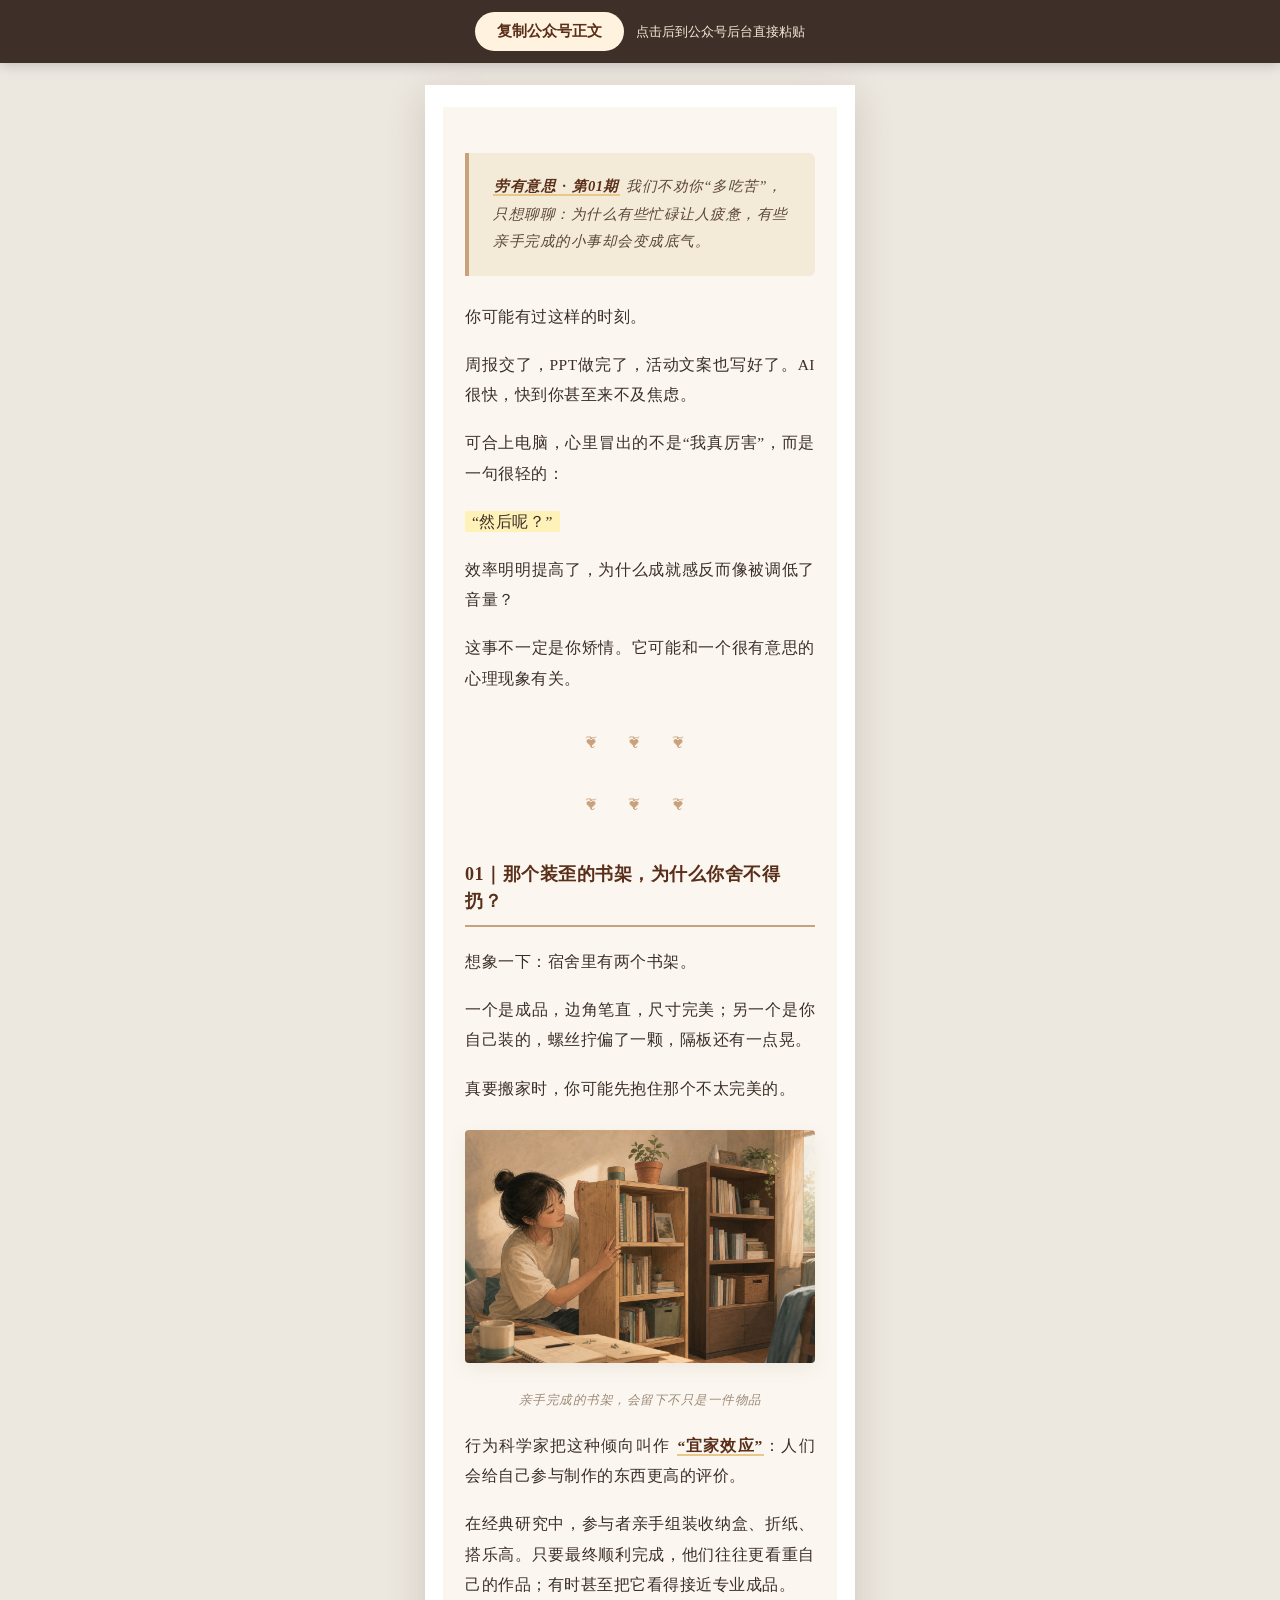
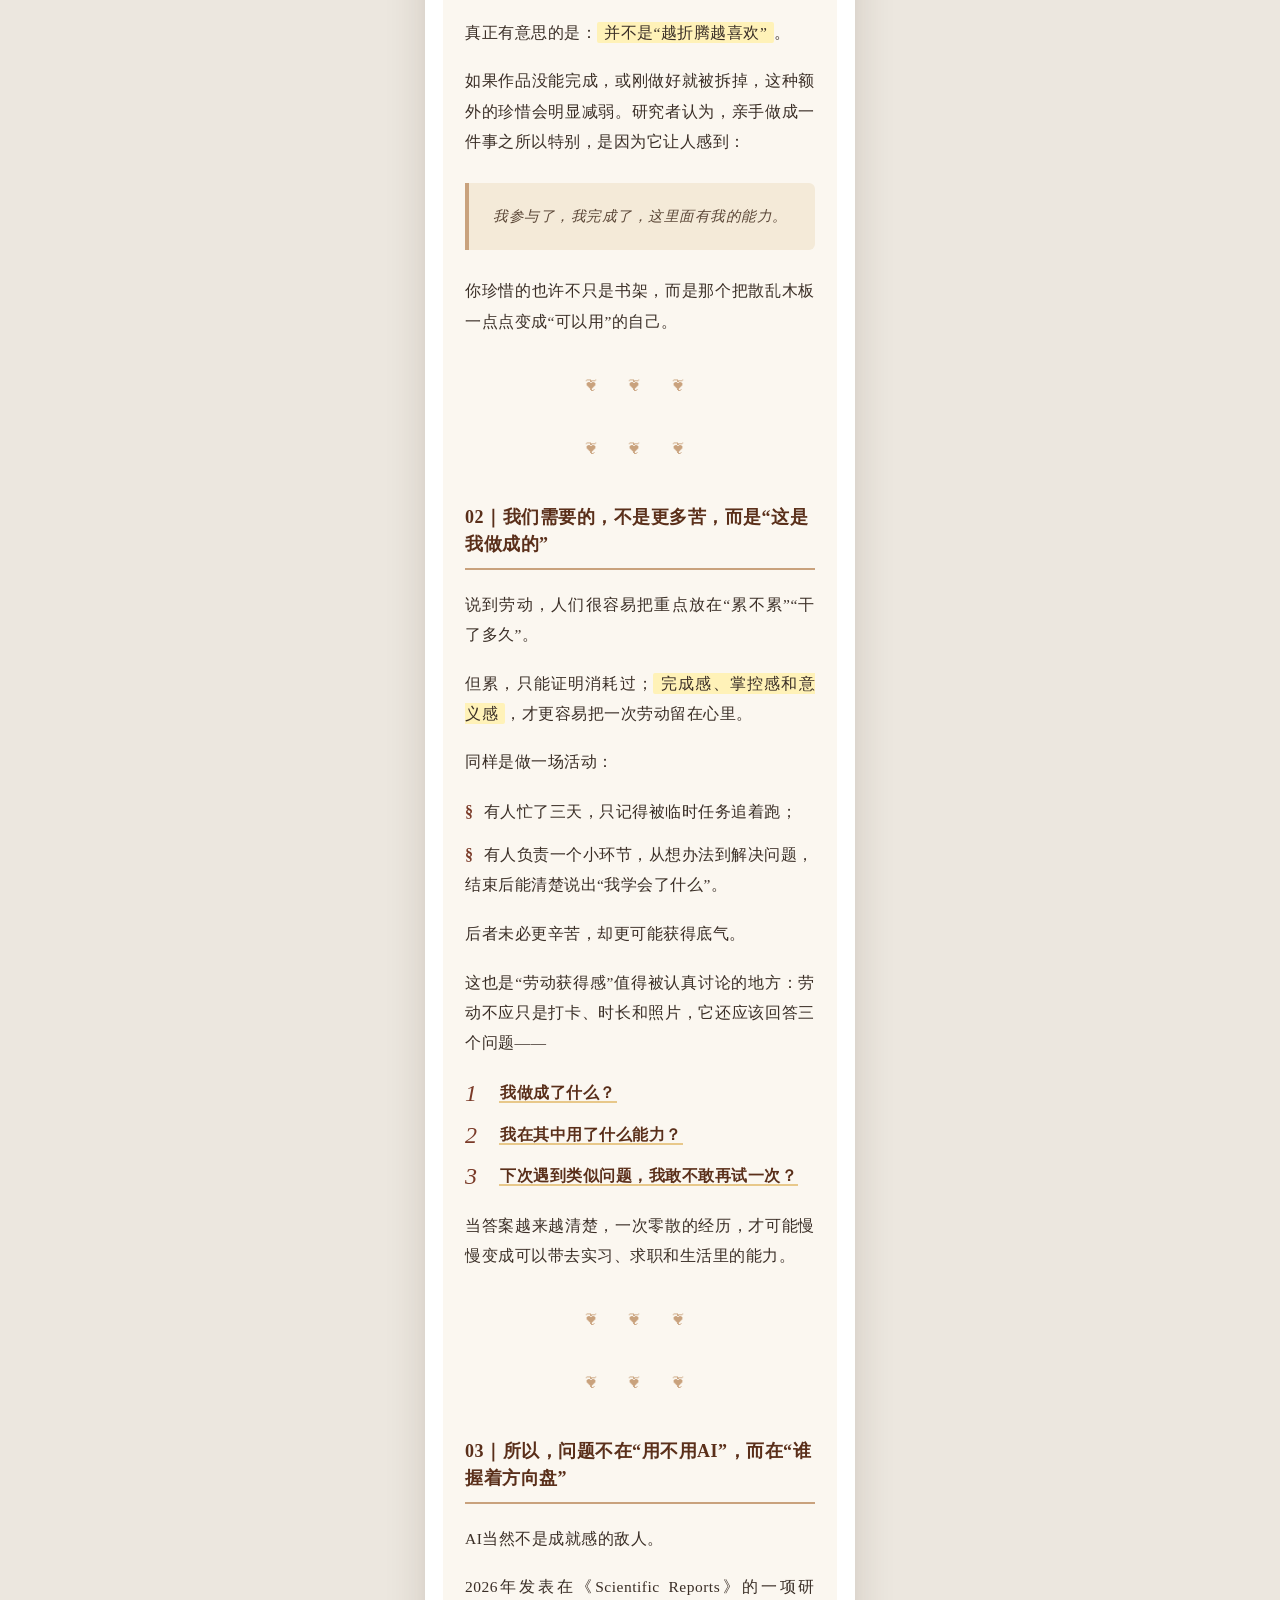
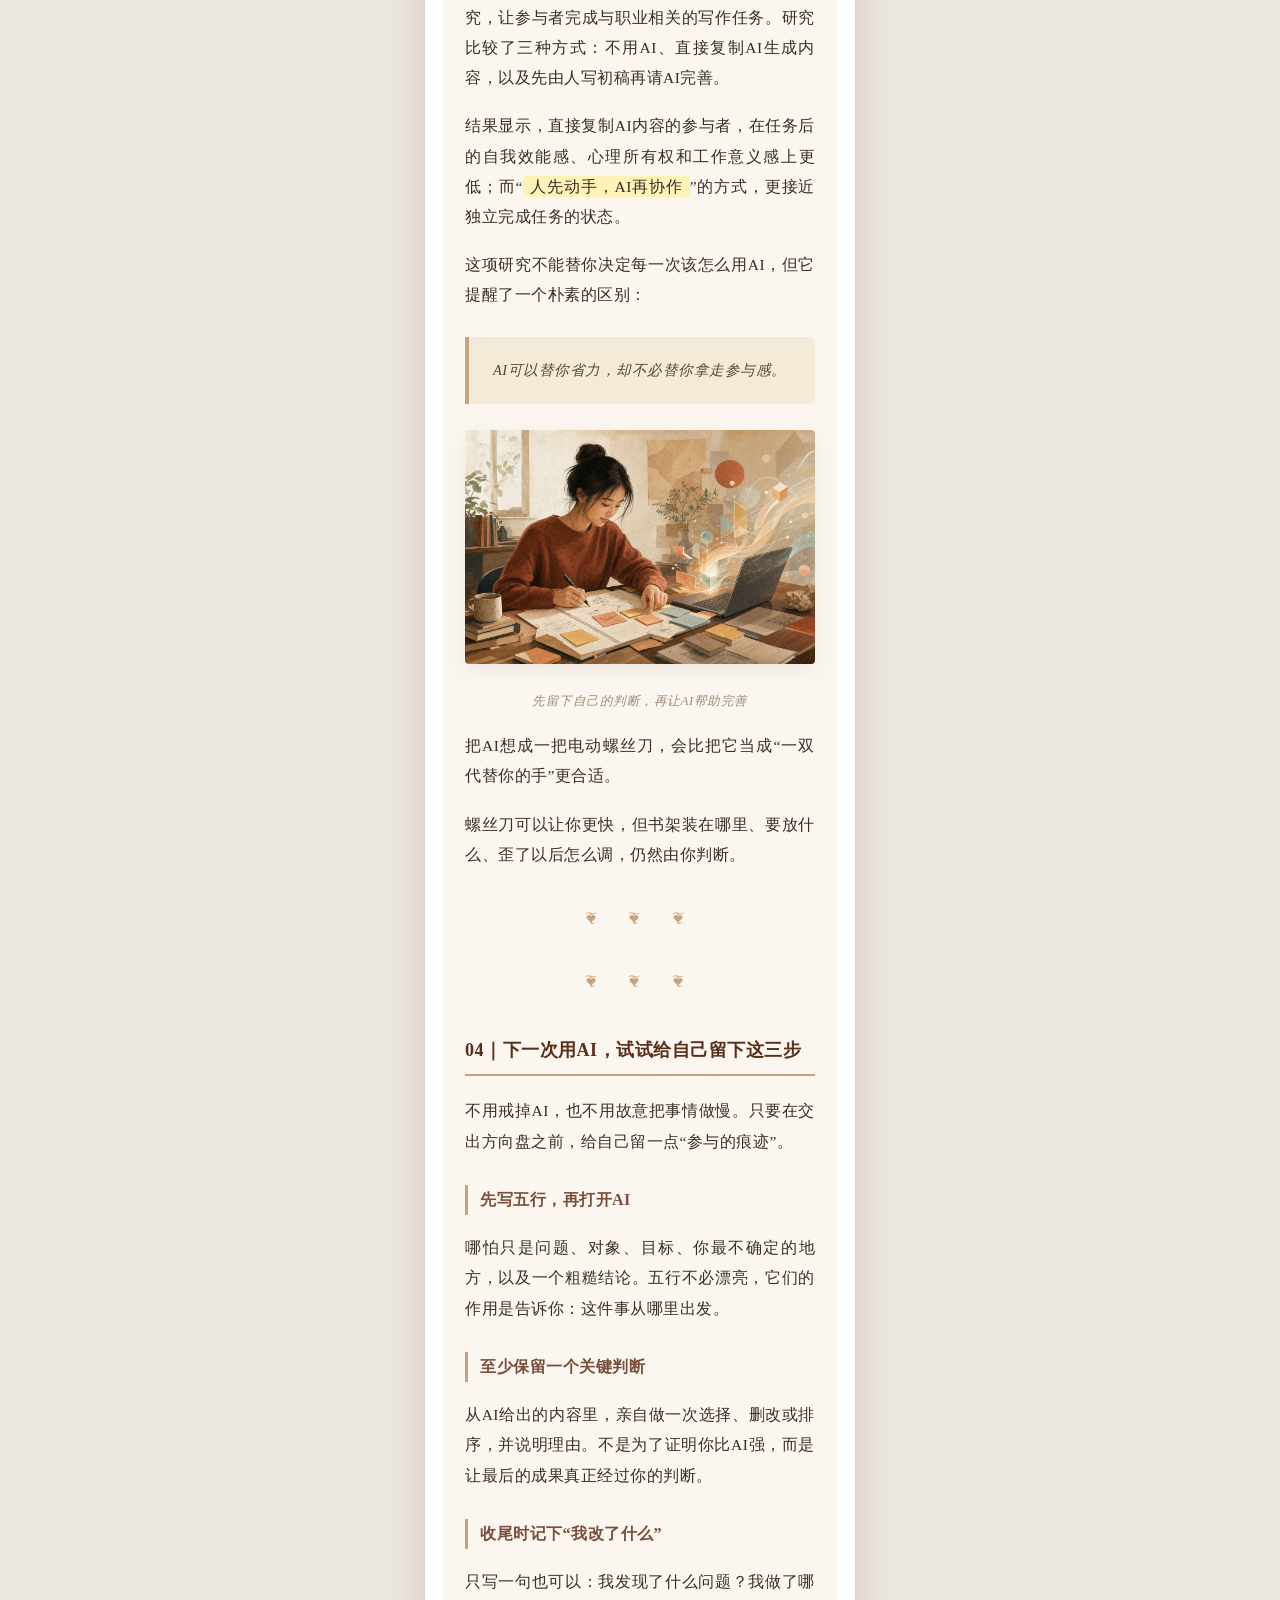
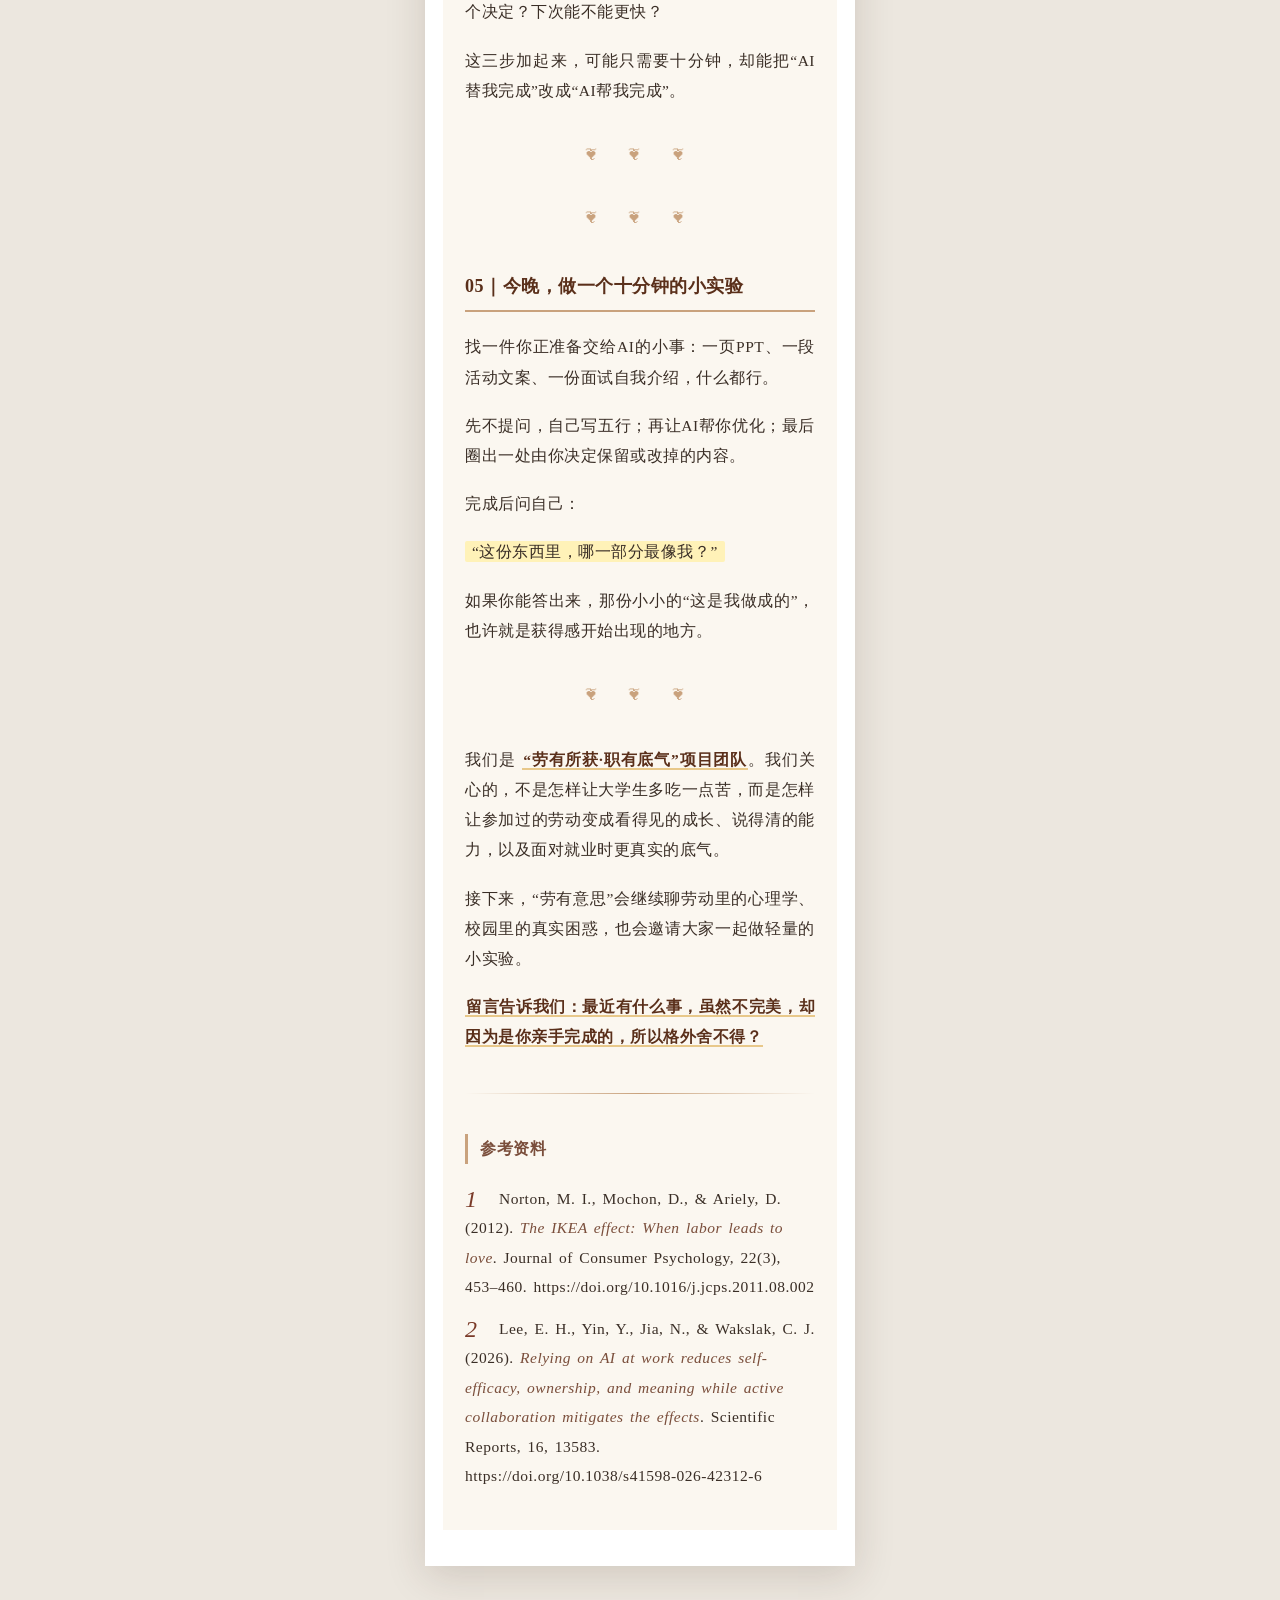
==== site/articles/ai-achievement/index.html @ c83b4874 "Sync social account articles and videos" ====
<!doctype html>
<html lang="zh-CN">
<head>
<meta charset="utf-8">
<meta name="viewport" content="width=device-width,initial-scale=1">
<title>公众号正文一键复制</title>
<style>
*{box-sizing:border-box} body{margin:0;background:#ece7df;color:#35251e;font-family:-apple-system,BlinkMacSystemFont,'Segoe UI','Microsoft YaHei',sans-serif}
.toolbar{position:sticky;top:0;z-index:5;display:flex;gap:12px;align-items:center;justify-content:center;padding:12px;background:rgba(52,37,29,.94);box-shadow:0 2px 12px rgba(0,0,0,.18)}
.toolbar button{appearance:none;border:0;border-radius:999px;background:#fff3df;color:#5a2f1a;font-size:15px;font-weight:700;padding:10px 22px;cursor:pointer}
.toolbar span{color:#f5e9d8;font-size:13px}
.phone{width:min(100%,430px);margin:22px auto 50px;background:#fff;box-shadow:0 10px 38px rgba(64,38,24,.16);padding:22px 18px 36px}
@media(max-width:520px){.toolbar{align-items:stretch;flex-direction:column;padding:10px 16px}.toolbar span{text-align:center}.phone{margin:0 auto;box-shadow:none;padding:20px 16px}}
</style>
</head>
<body>
<div class="toolbar"><button id="copyBtn">复制公众号正文</button><span id="status">点击后到公众号后台直接粘贴</span></div>
<main class="phone"><article id="article"><section style="font-family: 'Noto Serif SC', 'Songti SC', 'Source Han Serif SC', 'PingFang SC', serif; font-size: 15.5px; color: #3a2e26; line-height: 1.9; letter-spacing: 0.5px; word-spacing: 2px; padding: 20px 22px; background: #fbf7f0;">
<blockquote style="margin: 26px 0; padding: 20px 24px; background: #f4ead8; border-left: 4px solid #c9a27d; color: #5a4636; font-size: 14.5px; border-radius: 0 6px 6px 0; line-height: 1.9; font-style: italic;"><strong style="color: #5a2f1a; font-weight: 700; border-bottom: 2px solid #e8c88a; padding: 0 1px;">劳有意思 · 第01期</strong>  我们不劝你“多吃苦”，只想聊聊：为什么有些忙碌让人疲惫，有些亲手完成的小事却会变成底气。</blockquote>
<p style="margin: 18px 0; text-indent: 0; text-align: justify; color: #3a2e26; line-height: 1.95;">你可能有过这样的时刻。</p>
<p style="margin: 18px 0; text-indent: 0; text-align: justify; color: #3a2e26; line-height: 1.95;">周报交了，PPT做完了，活动文案也写好了。AI很快，快到你甚至来不及焦虑。</p>
<p style="margin: 18px 0; text-indent: 0; text-align: justify; color: #3a2e26; line-height: 1.95;">可合上电脑，心里冒出的不是“我真厉害”，而是一句很轻的：</p>
<p style="margin: 18px 0; text-indent: 0; text-align: justify; color: #3a2e26; line-height: 1.95;"><span style="background: #fff2b8; color: #3a2e26; padding: 2px 7px; border-radius: 2px; font-weight: 500;">“然后呢？”</span></p>
<p style="margin: 18px 0; text-indent: 0; text-align: justify; color: #3a2e26; line-height: 1.95;">效率明明提高了，为什么成就感反而像被调低了音量？</p>
<p style="margin: 18px 0; text-indent: 0; text-align: justify; color: #3a2e26; line-height: 1.95;">这事不一定是你矫情。它可能和一个很有意思的心理现象有关。</p>
<p style="text-align: center; color: #c9a27d; letter-spacing: 12px; font-size: 14px; margin: 36px 0; user-select: none;">❦  ❦  ❦</p>
<p style="text-align: center; color: #c9a27d; letter-spacing: 12px; font-size: 14px; margin: 36px 0; user-select: none;">❦  ❦  ❦</p>
<h2 style="font-size: 18px; font-weight: 700; color: #5a2f1a; margin: 38px 0 20px; padding: 4px 0 10px 0; border-bottom: 2px solid #c9a27d; line-height: 1.5;">01｜那个装歪的书架，为什么你舍不得扔？</h2>
<p style="margin: 18px 0; text-indent: 0; text-align: justify; color: #3a2e26; line-height: 1.95;">想象一下：宿舍里有两个书架。</p>
<p style="margin: 18px 0; text-indent: 0; text-align: justify; color: #3a2e26; line-height: 1.95;">一个是成品，边角笔直，尺寸完美；另一个是你自己装的，螺丝拧偏了一颗，隔板还有一点晃。</p>
<p style="margin: 18px 0; text-indent: 0; text-align: justify; color: #3a2e26; line-height: 1.95;">真要搬家时，你可能先抱住那个不太完美的。</p>
<p style="text-align:center;margin:16px 0;"><img src="[data-uri]" alt="亲手完成的书架，会留下不只是一件物品" style="max-width: 100%; height: auto; border-radius: 4px; margin: 26px auto; display: block; box-shadow: 0 6px 20px rgba(90,47,26,0.08);"/></p>
<p style="font-size: 12.5px; color: #9c8877; text-align: center; margin-top: 12px; letter-spacing: 0.5px; font-style: italic;">亲手完成的书架，会留下不只是一件物品</p>
<p style="margin: 18px 0; text-indent: 0; text-align: justify; color: #3a2e26; line-height: 1.95;">行为科学家把这种倾向叫作 <strong style="color: #5a2f1a; font-weight: 700; border-bottom: 2px solid #e8c88a; padding: 0 1px;">“宜家效应”</strong>：人们会给自己参与制作的东西更高的评价。</p>
<p style="margin: 18px 0; text-indent: 0; text-align: justify; color: #3a2e26; line-height: 1.95;">在经典研究中，参与者亲手组装收纳盒、折纸、搭乐高。只要最终顺利完成，他们往往更看重自己的作品；有时甚至把它看得接近专业成品。</p>
<p style="margin: 18px 0; text-indent: 0; text-align: justify; color: #3a2e26; line-height: 1.95;">真正有意思的是：<span style="background: #fff2b8; color: #3a2e26; padding: 2px 7px; border-radius: 2px; font-weight: 500;">并不是“越折腾越喜欢”</span>。</p>
<p style="margin: 18px 0; text-indent: 0; text-align: justify; color: #3a2e26; line-height: 1.95;">如果作品没能完成，或刚做好就被拆掉，这种额外的珍惜会明显减弱。研究者认为，亲手做成一件事之所以特别，是因为它让人感到：</p>
<blockquote style="margin: 26px 0; padding: 20px 24px; background: #f4ead8; border-left: 4px solid #c9a27d; color: #5a4636; font-size: 14.5px; border-radius: 0 6px 6px 0; line-height: 1.9; font-style: italic;">我参与了，我完成了，这里面有我的能力。</blockquote>
<p style="margin: 18px 0; text-indent: 0; text-align: justify; color: #3a2e26; line-height: 1.95;">你珍惜的也许不只是书架，而是那个把散乱木板一点点变成“可以用”的自己。</p>
<p style="text-align: center; color: #c9a27d; letter-spacing: 12px; font-size: 14px; margin: 36px 0; user-select: none;">❦  ❦  ❦</p>
<p style="text-align: center; color: #c9a27d; letter-spacing: 12px; font-size: 14px; margin: 36px 0; user-select: none;">❦  ❦  ❦</p>
<h2 style="font-size: 18px; font-weight: 700; color: #5a2f1a; margin: 38px 0 20px; padding: 4px 0 10px 0; border-bottom: 2px solid #c9a27d; line-height: 1.5;">02｜我们需要的，不是更多苦，而是“这是我做成的”</h2>
<p style="margin: 18px 0; text-indent: 0; text-align: justify; color: #3a2e26; line-height: 1.95;">说到劳动，人们很容易把重点放在“累不累”“干了多久”。</p>
<p style="margin: 18px 0; text-indent: 0; text-align: justify; color: #3a2e26; line-height: 1.95;">但累，只能证明消耗过；<span style="background: #fff2b8; color: #3a2e26; padding: 2px 7px; border-radius: 2px; font-weight: 500;">完成感、掌控感和意义感</span>，才更容易把一次劳动留在心里。</p>
<p style="margin: 18px 0; text-indent: 0; text-align: justify; color: #3a2e26; line-height: 1.95;">同样是做一场活动：</p>
<ul style="margin: 20px 0; padding-left: 0; list-style: none;"><li style="margin: 12px 0; line-height: 1.9; color: #3a2e26; font-weight: 400;"><span style="display: inline-block; color: #7a3a28; font-family: 'Georgia',serif; font-size: 16px; margin-right: 10px; font-weight: 700;">§</span>有人忙了三天，只记得被临时任务追着跑；</li>
<li style="margin: 12px 0; line-height: 1.9; color: #3a2e26; font-weight: 400;"><span style="display: inline-block; color: #7a3a28; font-family: 'Georgia',serif; font-size: 16px; margin-right: 10px; font-weight: 700;">§</span>有人负责一个小环节，从想办法到解决问题，结束后能清楚说出“我学会了什么”。</li></ul>
<p style="margin: 18px 0; text-indent: 0; text-align: justify; color: #3a2e26; line-height: 1.95;">后者未必更辛苦，却更可能获得底气。</p>
<p style="margin: 18px 0; text-indent: 0; text-align: justify; color: #3a2e26; line-height: 1.95;">这也是“劳动获得感”值得被认真讨论的地方：劳动不应只是打卡、时长和照片，它还应该回答三个问题——</p>
<ol style="margin: 20px 0; padding-left: 0; list-style: none; counter-reset: list;"><li style="margin: 12px 0; line-height: 1.9; color: #3a2e26; font-weight: 400;"><span style="display: inline-block; color: #7a3a28; font-family: 'Georgia','Times New Roman',serif; font-weight: 400; font-size: 24px; font-style: italic; margin-right: 10px; min-width: 24px; line-height: 1; vertical-align: -3px;">1</span><strong style="color: #5a2f1a; font-weight: 700; border-bottom: 2px solid #e8c88a; padding: 0 1px;">我做成了什么？</strong></li>
<li style="margin: 12px 0; line-height: 1.9; color: #3a2e26; font-weight: 400;"><span style="display: inline-block; color: #7a3a28; font-family: 'Georgia','Times New Roman',serif; font-weight: 400; font-size: 24px; font-style: italic; margin-right: 10px; min-width: 24px; line-height: 1; vertical-align: -3px;">2</span><strong style="color: #5a2f1a; font-weight: 700; border-bottom: 2px solid #e8c88a; padding: 0 1px;">我在其中用了什么能力？</strong></li>
<li style="margin: 12px 0; line-height: 1.9; color: #3a2e26; font-weight: 400;"><span style="display: inline-block; color: #7a3a28; font-family: 'Georgia','Times New Roman',serif; font-weight: 400; font-size: 24px; font-style: italic; margin-right: 10px; min-width: 24px; line-height: 1; vertical-align: -3px;">3</span><strong style="color: #5a2f1a; font-weight: 700; border-bottom: 2px solid #e8c88a; padding: 0 1px;">下次遇到类似问题，我敢不敢再试一次？</strong></li></ol>
<p style="margin: 18px 0; text-indent: 0; text-align: justify; color: #3a2e26; line-height: 1.95;">当答案越来越清楚，一次零散的经历，才可能慢慢变成可以带去实习、求职和生活里的能力。</p>
<p style="text-align: center; color: #c9a27d; letter-spacing: 12px; font-size: 14px; margin: 36px 0; user-select: none;">❦  ❦  ❦</p>
<p style="text-align: center; color: #c9a27d; letter-spacing: 12px; font-size: 14px; margin: 36px 0; user-select: none;">❦  ❦  ❦</p>
<h2 style="font-size: 18px; font-weight: 700; color: #5a2f1a; margin: 38px 0 20px; padding: 4px 0 10px 0; border-bottom: 2px solid #c9a27d; line-height: 1.5;">03｜所以，问题不在“用不用AI”，而在“谁握着方向盘”</h2>
<p style="margin: 18px 0; text-indent: 0; text-align: justify; color: #3a2e26; line-height: 1.95;">AI当然不是成就感的敌人。</p>
<p style="margin: 18px 0; text-indent: 0; text-align: justify; color: #3a2e26; line-height: 1.95;">2026年发表在《Scientific Reports》的一项研究，让参与者完成与职业相关的写作任务。研究比较了三种方式：不用AI、直接复制AI生成内容，以及先由人写初稿再请AI完善。</p>
<p style="margin: 18px 0; text-indent: 0; text-align: justify; color: #3a2e26; line-height: 1.95;">结果显示，直接复制AI内容的参与者，在任务后的自我效能感、心理所有权和工作意义感上更低；而“<span style="background: #fff2b8; color: #3a2e26; padding: 2px 7px; border-radius: 2px; font-weight: 500;">人先动手，AI再协作</span>”的方式，更接近独立完成任务的状态。</p>
<p style="margin: 18px 0; text-indent: 0; text-align: justify; color: #3a2e26; line-height: 1.95;">这项研究不能替你决定每一次该怎么用AI，但它提醒了一个朴素的区别：</p>
<blockquote style="margin: 26px 0; padding: 20px 24px; background: #f4ead8; border-left: 4px solid #c9a27d; color: #5a4636; font-size: 14.5px; border-radius: 0 6px 6px 0; line-height: 1.9; font-style: italic;">AI可以替你省力，却不必替你拿走参与感。</blockquote>
<p style="text-align:center;margin:16px 0;"><img src="[data-uri]" alt="先留下自己的判断，再让AI帮助完善" style="max-width: 100%; height: auto; border-radius: 4px; margin: 26px auto; display: block; box-shadow: 0 6px 20px rgba(90,47,26,0.08);"/></p>
<p style="font-size: 12.5px; color: #9c8877; text-align: center; margin-top: 12px; letter-spacing: 0.5px; font-style: italic;">先留下自己的判断，再让AI帮助完善</p>
<p style="margin: 18px 0; text-indent: 0; text-align: justify; color: #3a2e26; line-height: 1.95;">把AI想成一把电动螺丝刀，会比把它当成“一双代替你的手”更合适。</p>
<p style="margin: 18px 0; text-indent: 0; text-align: justify; color: #3a2e26; line-height: 1.95;">螺丝刀可以让你更快，但书架装在哪里、要放什么、歪了以后怎么调，仍然由你判断。</p>
<p style="text-align: center; color: #c9a27d; letter-spacing: 12px; font-size: 14px; margin: 36px 0; user-select: none;">❦  ❦  ❦</p>
<p style="text-align: center; color: #c9a27d; letter-spacing: 12px; font-size: 14px; margin: 36px 0; user-select: none;">❦  ❦  ❦</p>
<h2 style="font-size: 18px; font-weight: 700; color: #5a2f1a; margin: 38px 0 20px; padding: 4px 0 10px 0; border-bottom: 2px solid #c9a27d; line-height: 1.5;">04｜下一次用AI，试试给自己留下这三步</h2>
<p style="margin: 18px 0; text-indent: 0; text-align: justify; color: #3a2e26; line-height: 1.95;">不用戒掉AI，也不用故意把事情做慢。只要在交出方向盘之前，给自己留一点“参与的痕迹”。</p>
<h3 style="font-size: 16px; font-weight: 700; color: #7a4e3b; margin: 28px 0 12px; padding: 0 0 0 12px; border-left: 3px solid #c9a27d; letter-spacing: 0.5px;">先写五行，再打开AI</h3>
<p style="margin: 18px 0; text-indent: 0; text-align: justify; color: #3a2e26; line-height: 1.95;">哪怕只是问题、对象、目标、你最不确定的地方，以及一个粗糙结论。五行不必漂亮，它们的作用是告诉你：这件事从哪里出发。</p>
<h3 style="font-size: 16px; font-weight: 700; color: #7a4e3b; margin: 28px 0 12px; padding: 0 0 0 12px; border-left: 3px solid #c9a27d; letter-spacing: 0.5px;">至少保留一个关键判断</h3>
<p style="margin: 18px 0; text-indent: 0; text-align: justify; color: #3a2e26; line-height: 1.95;">从AI给出的内容里，亲自做一次选择、删改或排序，并说明理由。不是为了证明你比AI强，而是让最后的成果真正经过你的判断。</p>
<h3 style="font-size: 16px; font-weight: 700; color: #7a4e3b; margin: 28px 0 12px; padding: 0 0 0 12px; border-left: 3px solid #c9a27d; letter-spacing: 0.5px;">收尾时记下“我改了什么”</h3>
<p style="margin: 18px 0; text-indent: 0; text-align: justify; color: #3a2e26; line-height: 1.95;">只写一句也可以：我发现了什么问题？我做了哪个决定？下次能不能更快？</p>
<p style="margin: 18px 0; text-indent: 0; text-align: justify; color: #3a2e26; line-height: 1.95;">这三步加起来，可能只需要十分钟，却能把“AI替我完成”改成“AI帮我完成”。</p>
<p style="text-align: center; color: #c9a27d; letter-spacing: 12px; font-size: 14px; margin: 36px 0; user-select: none;">❦  ❦  ❦</p>
<p style="text-align: center; color: #c9a27d; letter-spacing: 12px; font-size: 14px; margin: 36px 0; user-select: none;">❦  ❦  ❦</p>
<h2 style="font-size: 18px; font-weight: 700; color: #5a2f1a; margin: 38px 0 20px; padding: 4px 0 10px 0; border-bottom: 2px solid #c9a27d; line-height: 1.5;">05｜今晚，做一个十分钟的小实验</h2>
<p style="margin: 18px 0; text-indent: 0; text-align: justify; color: #3a2e26; line-height: 1.95;">找一件你正准备交给AI的小事：一页PPT、一段活动文案、一份面试自我介绍，什么都行。</p>
<p style="margin: 18px 0; text-indent: 0; text-align: justify; color: #3a2e26; line-height: 1.95;">先不提问，自己写五行；再让AI帮你优化；最后圈出一处由你决定保留或改掉的内容。</p>
<p style="margin: 18px 0; text-indent: 0; text-align: justify; color: #3a2e26; line-height: 1.95;">完成后问自己：</p>
<p style="margin: 18px 0; text-indent: 0; text-align: justify; color: #3a2e26; line-height: 1.95;"><span style="background: #fff2b8; color: #3a2e26; padding: 2px 7px; border-radius: 2px; font-weight: 500;">“这份东西里，哪一部分最像我？”</span></p>
<p style="margin: 18px 0; text-indent: 0; text-align: justify; color: #3a2e26; line-height: 1.95;">如果你能答出来，那份小小的“这是我做成的”，也许就是获得感开始出现的地方。</p>
<p style="text-align: center; color: #c9a27d; letter-spacing: 12px; font-size: 14px; margin: 36px 0; user-select: none;">❦  ❦  ❦</p>
<p style="margin: 18px 0; text-indent: 0; text-align: justify; color: #3a2e26; line-height: 1.95;">我们是 <strong style="color: #5a2f1a; font-weight: 700; border-bottom: 2px solid #e8c88a; padding: 0 1px;">“劳有所获·职有底气”项目团队</strong>。我们关心的，不是怎样让大学生多吃一点苦，而是怎样让参加过的劳动变成看得见的成长、说得清的能力，以及面对就业时更真实的底气。</p>
<p style="margin: 18px 0; text-indent: 0; text-align: justify; color: #3a2e26; line-height: 1.95;">接下来，“劳有意思”会继续聊劳动里的心理学、校园里的真实困惑，也会邀请大家一起做轻量的小实验。</p>
<p style="margin: 18px 0; text-indent: 0; text-align: justify; color: #3a2e26; line-height: 1.95;"><strong style="color: #5a2f1a; font-weight: 700; border-bottom: 2px solid #e8c88a; padding: 0 1px;">留言告诉我们：最近有什么事，虽然不完美，却因为是你亲手完成的，所以格外舍不得？</strong></p>
<hr style="border: none; height: 1px; background: linear-gradient(to right, transparent, #c9a27d, transparent); margin: 40px 0;"/>
<h3 style="font-size: 16px; font-weight: 700; color: #7a4e3b; margin: 28px 0 12px; padding: 0 0 0 12px; border-left: 3px solid #c9a27d; letter-spacing: 0.5px;">参考资料</h3>
<ol style="margin: 20px 0; padding-left: 0; list-style: none; counter-reset: list;"><li style="margin: 12px 0; line-height: 1.9; color: #3a2e26; font-weight: 400;"><span style="display: inline-block; color: #7a3a28; font-family: 'Georgia','Times New Roman',serif; font-weight: 400; font-size: 24px; font-style: italic; margin-right: 10px; min-width: 24px; line-height: 1; vertical-align: -3px;">1</span>Norton, M. I., Mochon, D., &amp; Ariely, D. (2012). <em style="font-style: italic; color: #7a4e3b;">The IKEA effect: When labor leads to love</em>. Journal of Consumer Psychology, 22(3), 453–460. https://doi.org/10.1016/j.jcps.2011.08.002</li>
<li style="margin: 12px 0; line-height: 1.9; color: #3a2e26; font-weight: 400;"><span style="display: inline-block; color: #7a3a28; font-family: 'Georgia','Times New Roman',serif; font-weight: 400; font-size: 24px; font-style: italic; margin-right: 10px; min-width: 24px; line-height: 1; vertical-align: -3px;">2</span>Lee, E. H., Yin, Y., Jia, N., &amp; Wakslak, C. J. (2026). <em style="font-style: italic; color: #7a4e3b;">Relying on AI at work reduces self-efficacy, ownership, and meaning while active collaboration mitigates the effects</em>. Scientific Reports, 16, 13583. https://doi.org/10.1038/s41598-026-42312-6</li></ol>
</section></article></main>
<script>
const btn=document.getElementById('copyBtn'),status=document.getElementById('status'),article=document.getElementById('article');
btn.addEventListener('click',()=>{
  const range=document.createRange();range.selectNodeContents(article);
  const sel=window.getSelection();sel.removeAllRanges();sel.addRange(range);
  let ok=false;try{ok=document.execCommand('copy')}catch(e){ok=false}
  sel.removeAllRanges();status.textContent=ok?'已复制，请到公众号正文区粘贴':'浏览器未自动复制，请手动选中正文复制';
});
</script>
</body></html>
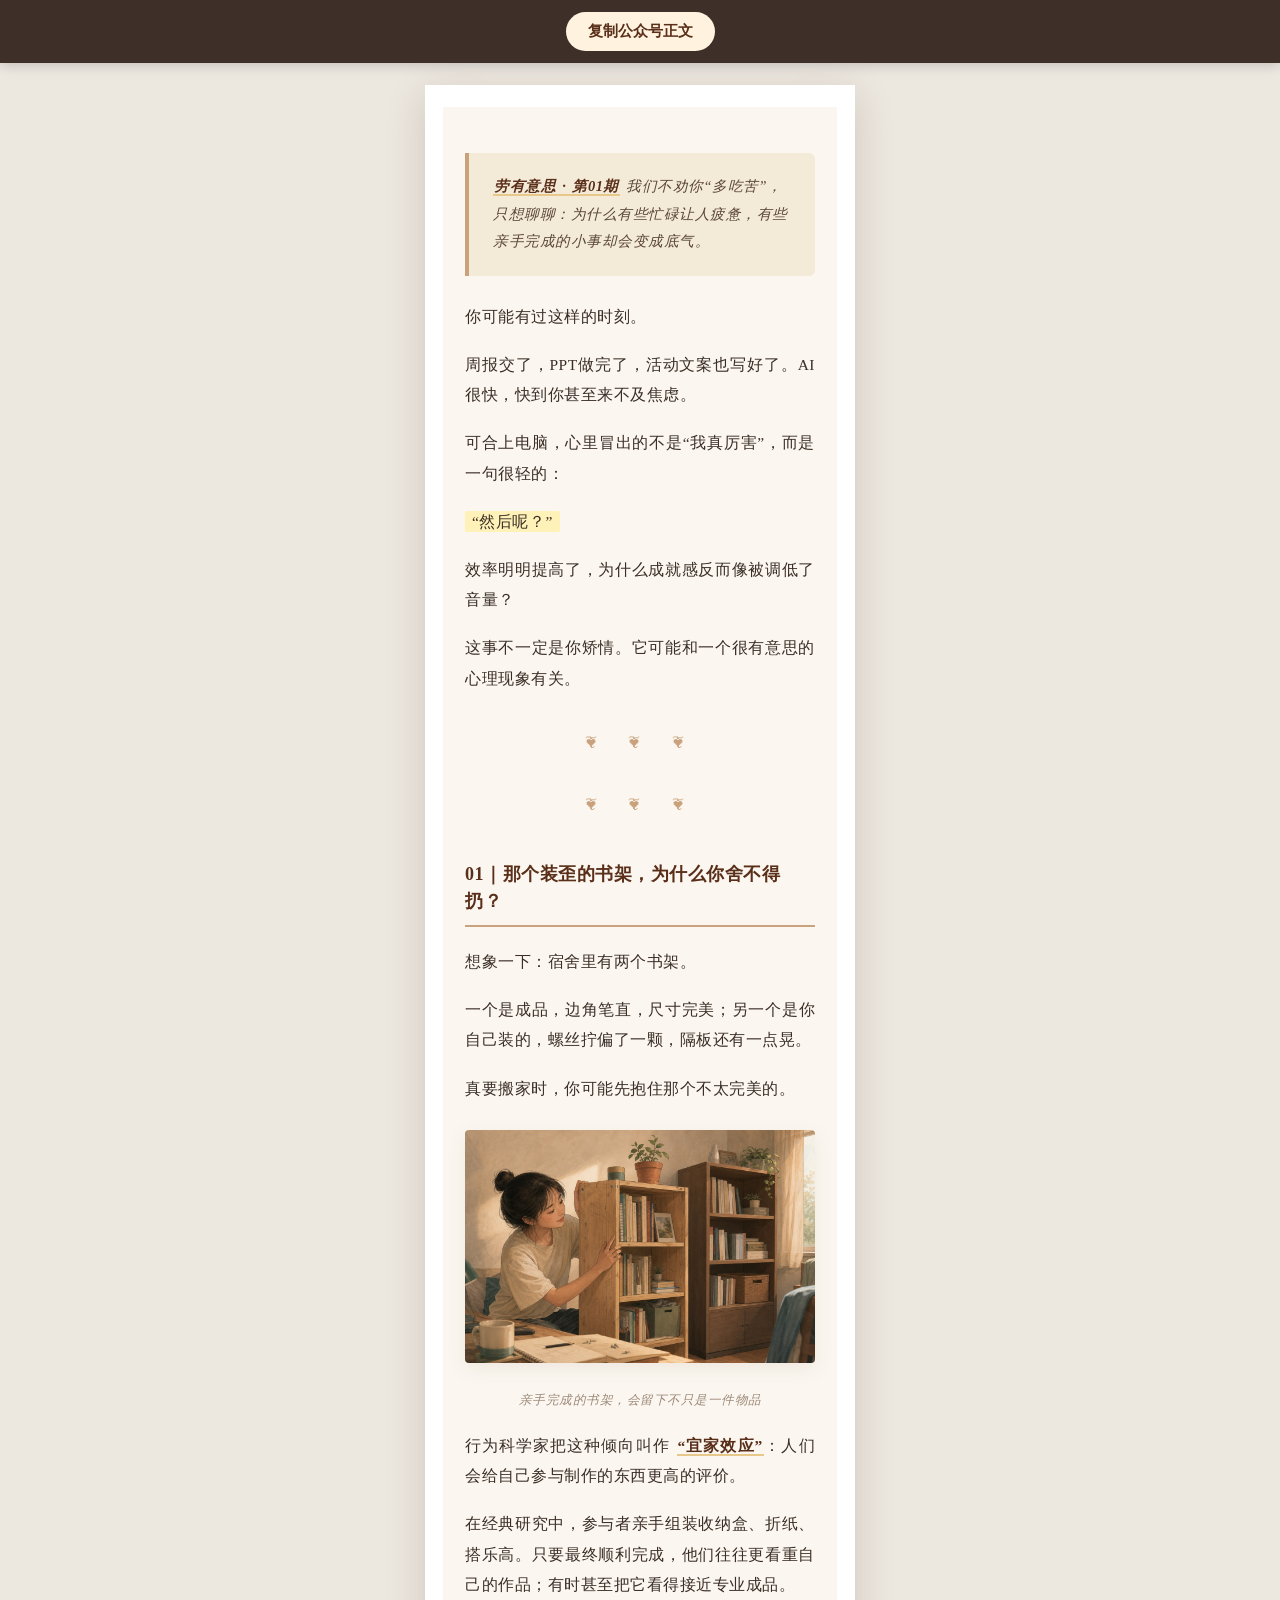
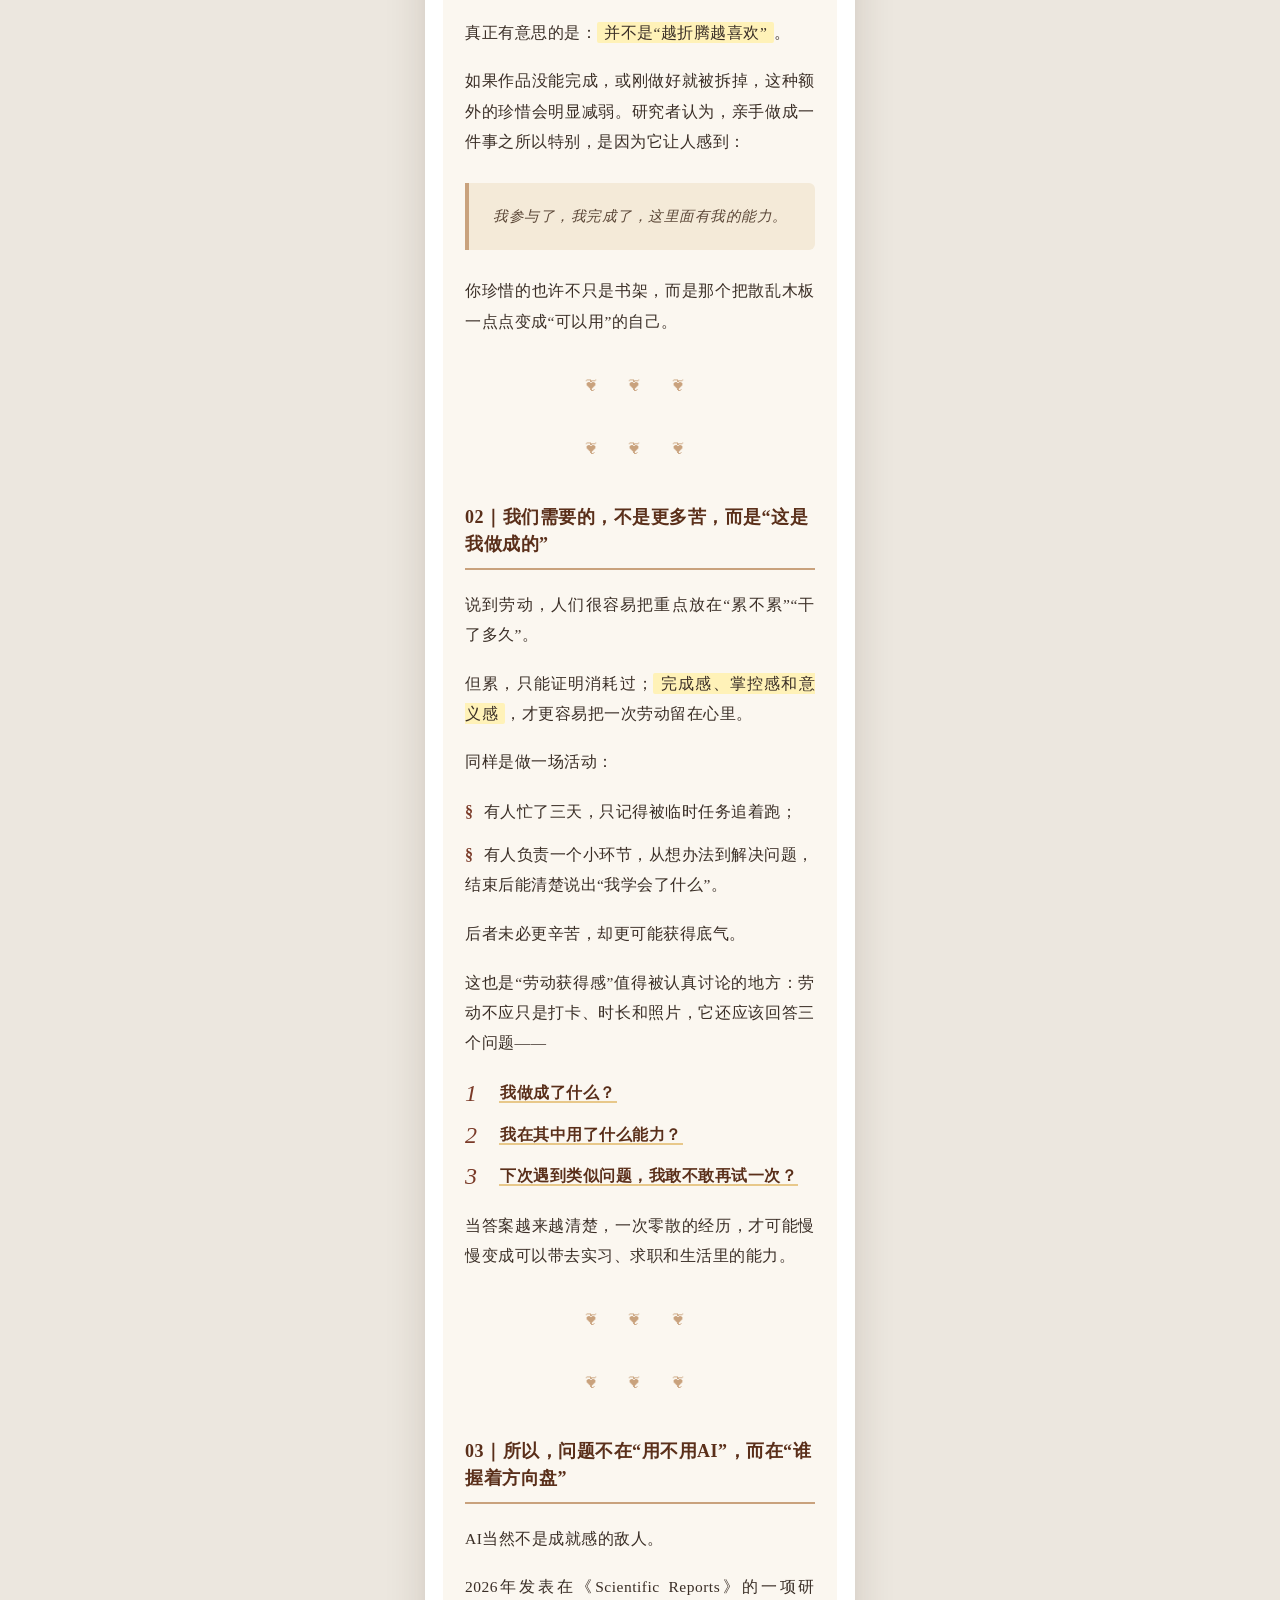
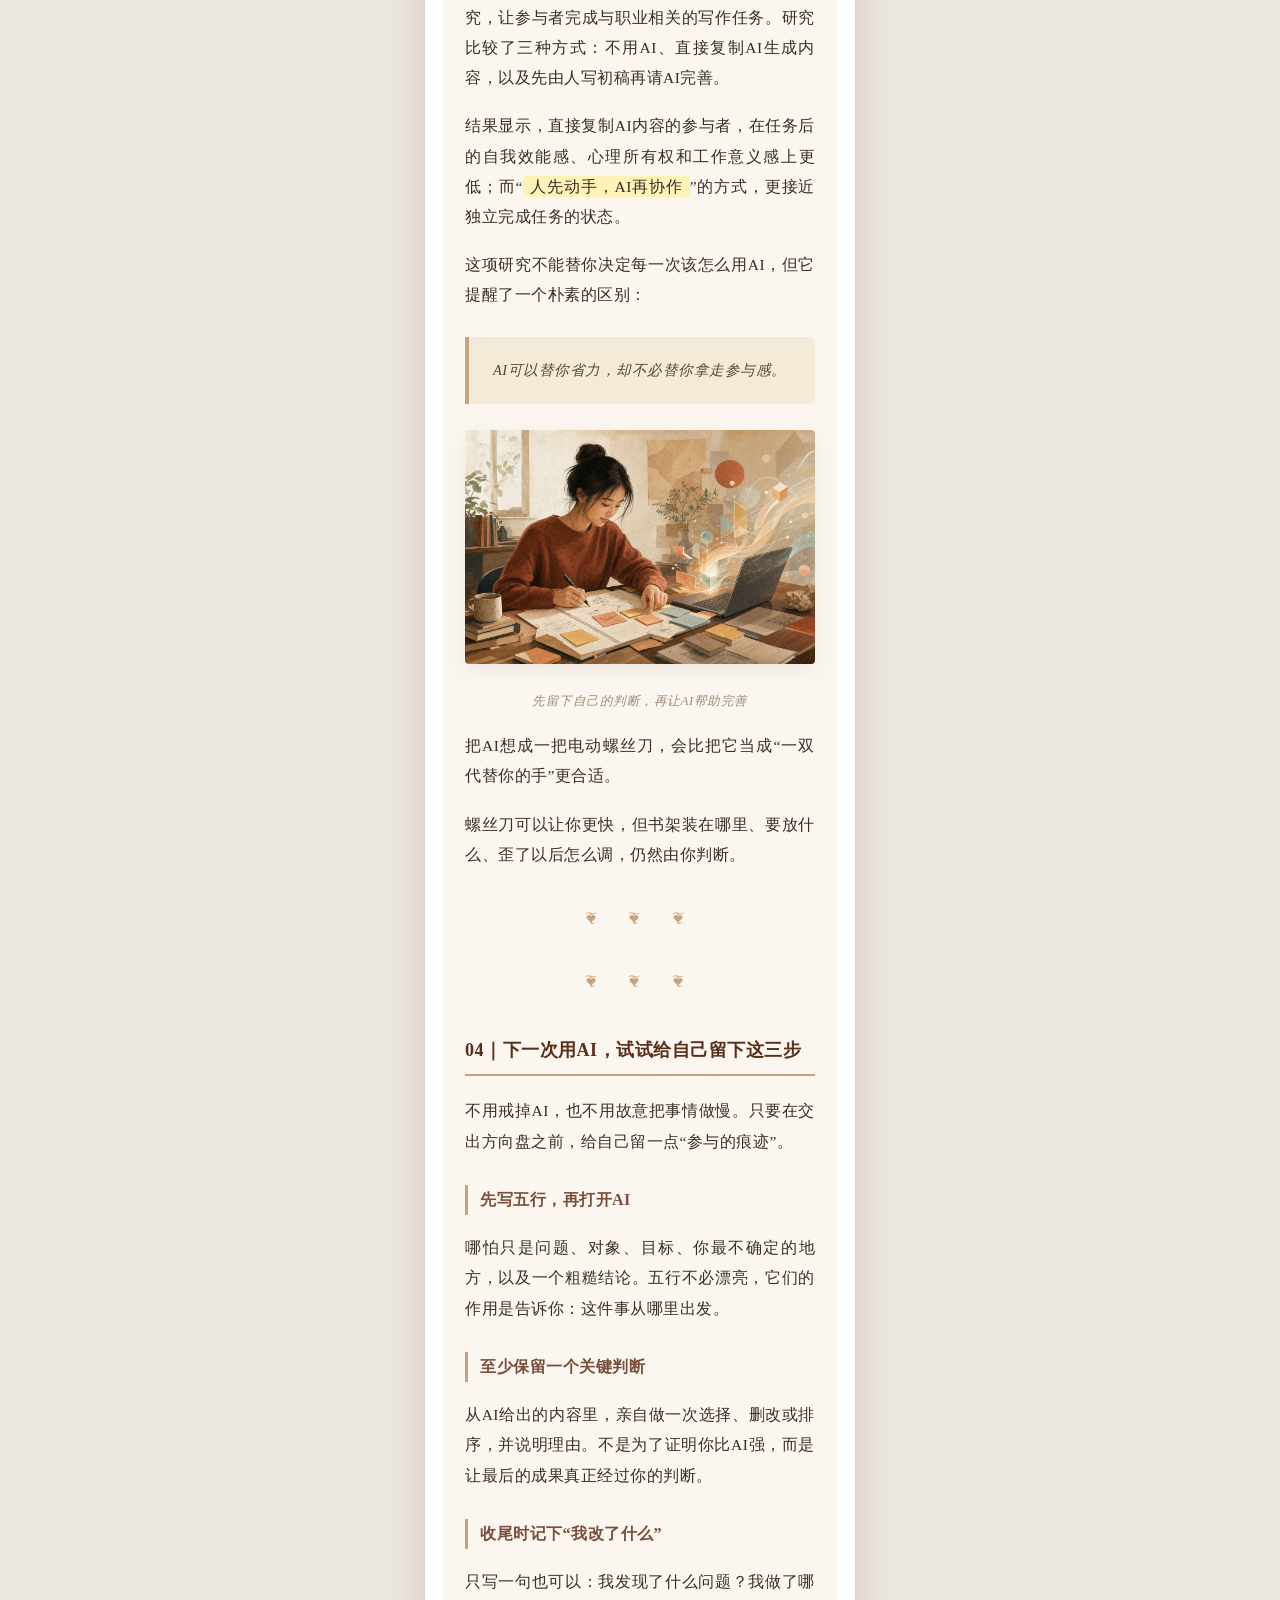
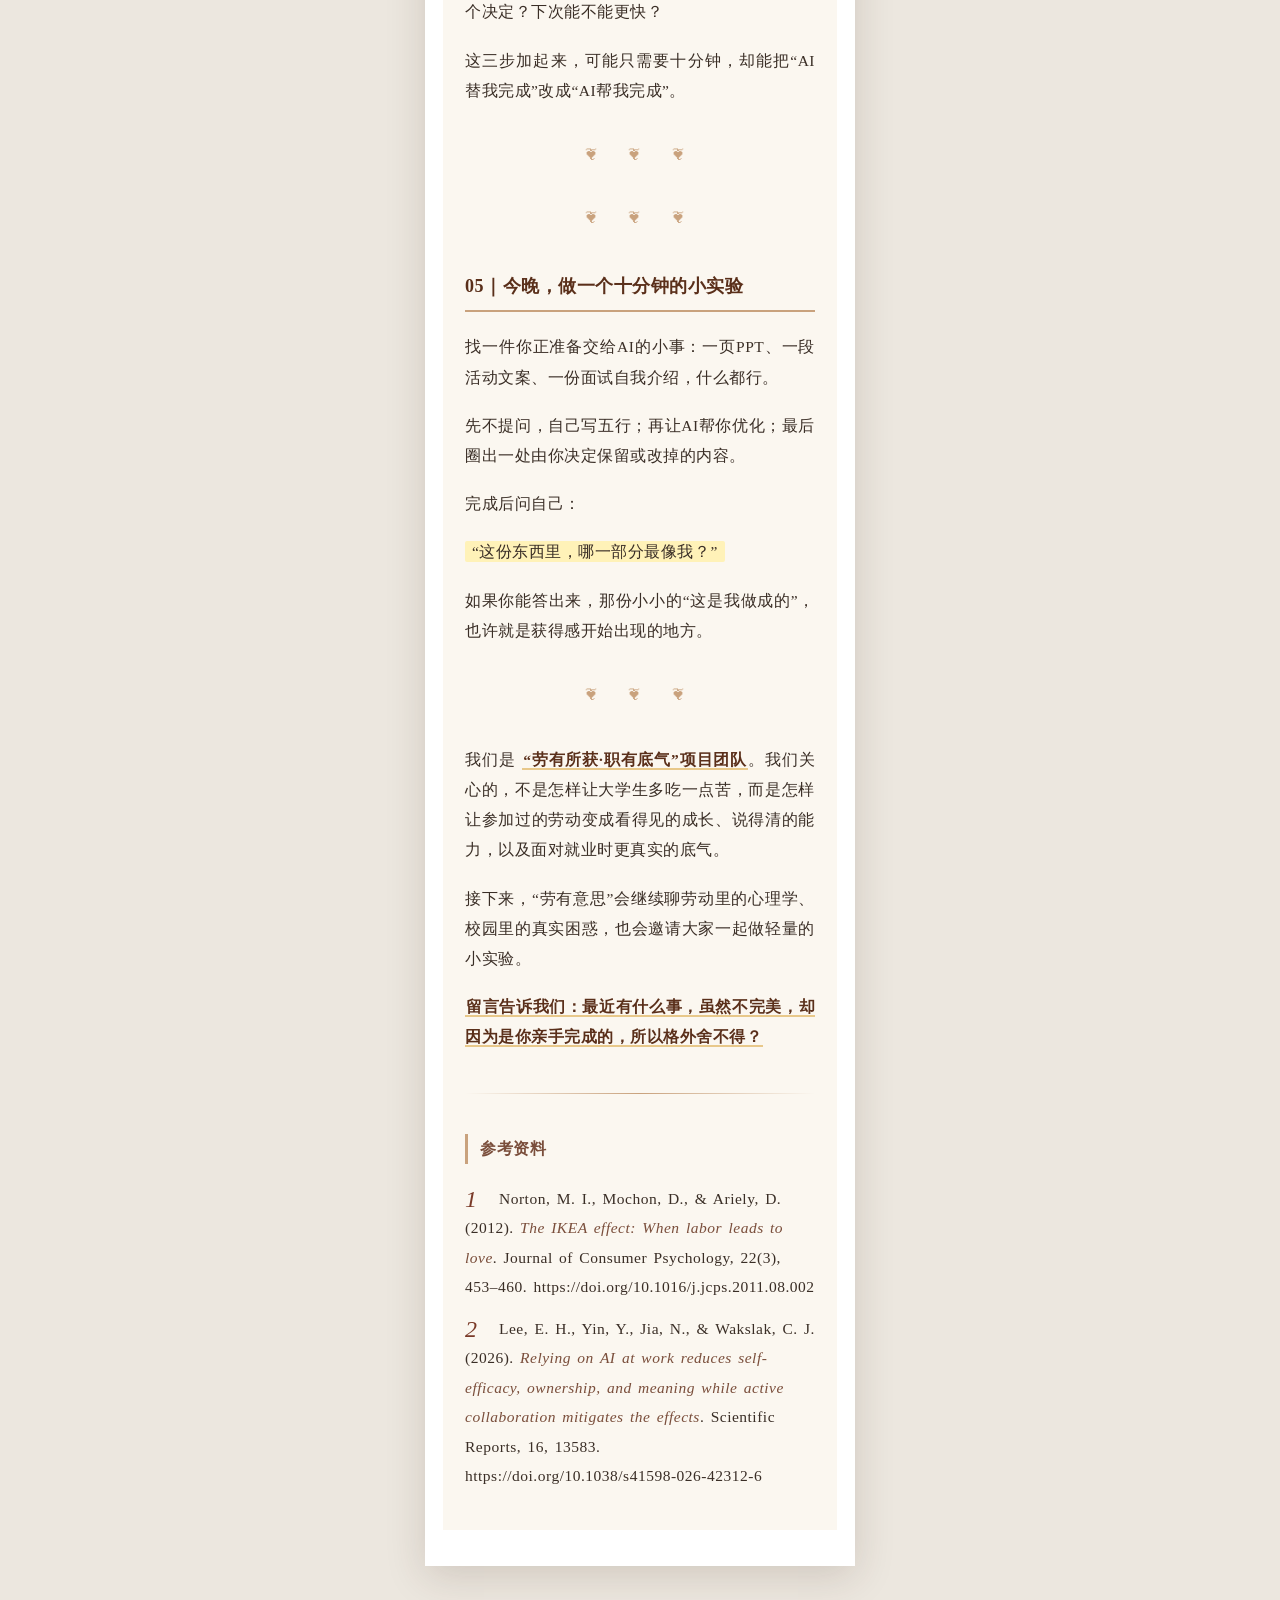
==== commit 8d473dec: "Remove article paste instruction" ====
--- a/site/articles/ai-achievement/index.html
+++ b/site/articles/ai-achievement/index.html
@@ -14,7 +14,7 @@
 </style>
 </head>
 <body>
-<div class="toolbar"><button id="copyBtn">复制公众号正文</button><span id="status">点击后到公众号后台直接粘贴</span></div>
+<div class="toolbar"><button id="copyBtn">复制公众号正文</button></div>
 <main class="phone"><article id="article"><section style="font-family: 'Noto Serif SC', 'Songti SC', 'Source Han Serif SC', 'PingFang SC', serif; font-size: 15.5px; color: #3a2e26; line-height: 1.9; letter-spacing: 0.5px; word-spacing: 2px; padding: 20px 22px; background: #fbf7f0;">
 <blockquote style="margin: 26px 0; padding: 20px 24px; background: #f4ead8; border-left: 4px solid #c9a27d; color: #5a4636; font-size: 14.5px; border-radius: 0 6px 6px 0; line-height: 1.9; font-style: italic;"><strong style="color: #5a2f1a; font-weight: 700; border-bottom: 2px solid #e8c88a; padding: 0 1px;">劳有意思 · 第01期</strong>  我们不劝你“多吃苦”，只想聊聊：为什么有些忙碌让人疲惫，有些亲手完成的小事却会变成底气。</blockquote>
 <p style="margin: 18px 0; text-indent: 0; text-align: justify; color: #3a2e26; line-height: 1.95;">你可能有过这样的时刻。</p>
@@ -92,12 +92,13 @@
 <li style="margin: 12px 0; line-height: 1.9; color: #3a2e26; font-weight: 400;"><span style="display: inline-block; color: #7a3a28; font-family: 'Georgia','Times New Roman',serif; font-weight: 400; font-size: 24px; font-style: italic; margin-right: 10px; min-width: 24px; line-height: 1; vertical-align: -3px;">2</span>Lee, E. H., Yin, Y., Jia, N., &amp; Wakslak, C. J. (2026). <em style="font-style: italic; color: #7a4e3b;">Relying on AI at work reduces self-efficacy, ownership, and meaning while active collaboration mitigates the effects</em>. Scientific Reports, 16, 13583. https://doi.org/10.1038/s41598-026-42312-6</li></ol>
 </section></article></main>
 <script>
-const btn=document.getElementById('copyBtn'),status=document.getElementById('status'),article=document.getElementById('article');
+const btn=document.getElementById('copyBtn'),article=document.getElementById('article');
 btn.addEventListener('click',()=>{
   const range=document.createRange();range.selectNodeContents(article);
   const sel=window.getSelection();sel.removeAllRanges();sel.addRange(range);
   let ok=false;try{ok=document.execCommand('copy')}catch(e){ok=false}
-  sel.removeAllRanges();status.textContent=ok?'已复制，请到公众号正文区粘贴':'浏览器未自动复制，请手动选中正文复制';
+  sel.removeAllRanges();btn.textContent=ok?'已复制正文':'请手动选择复制';
+  window.setTimeout(()=>{btn.textContent='复制公众号正文'},1800);
 });
 </script>
-</body></html>+</body></html>
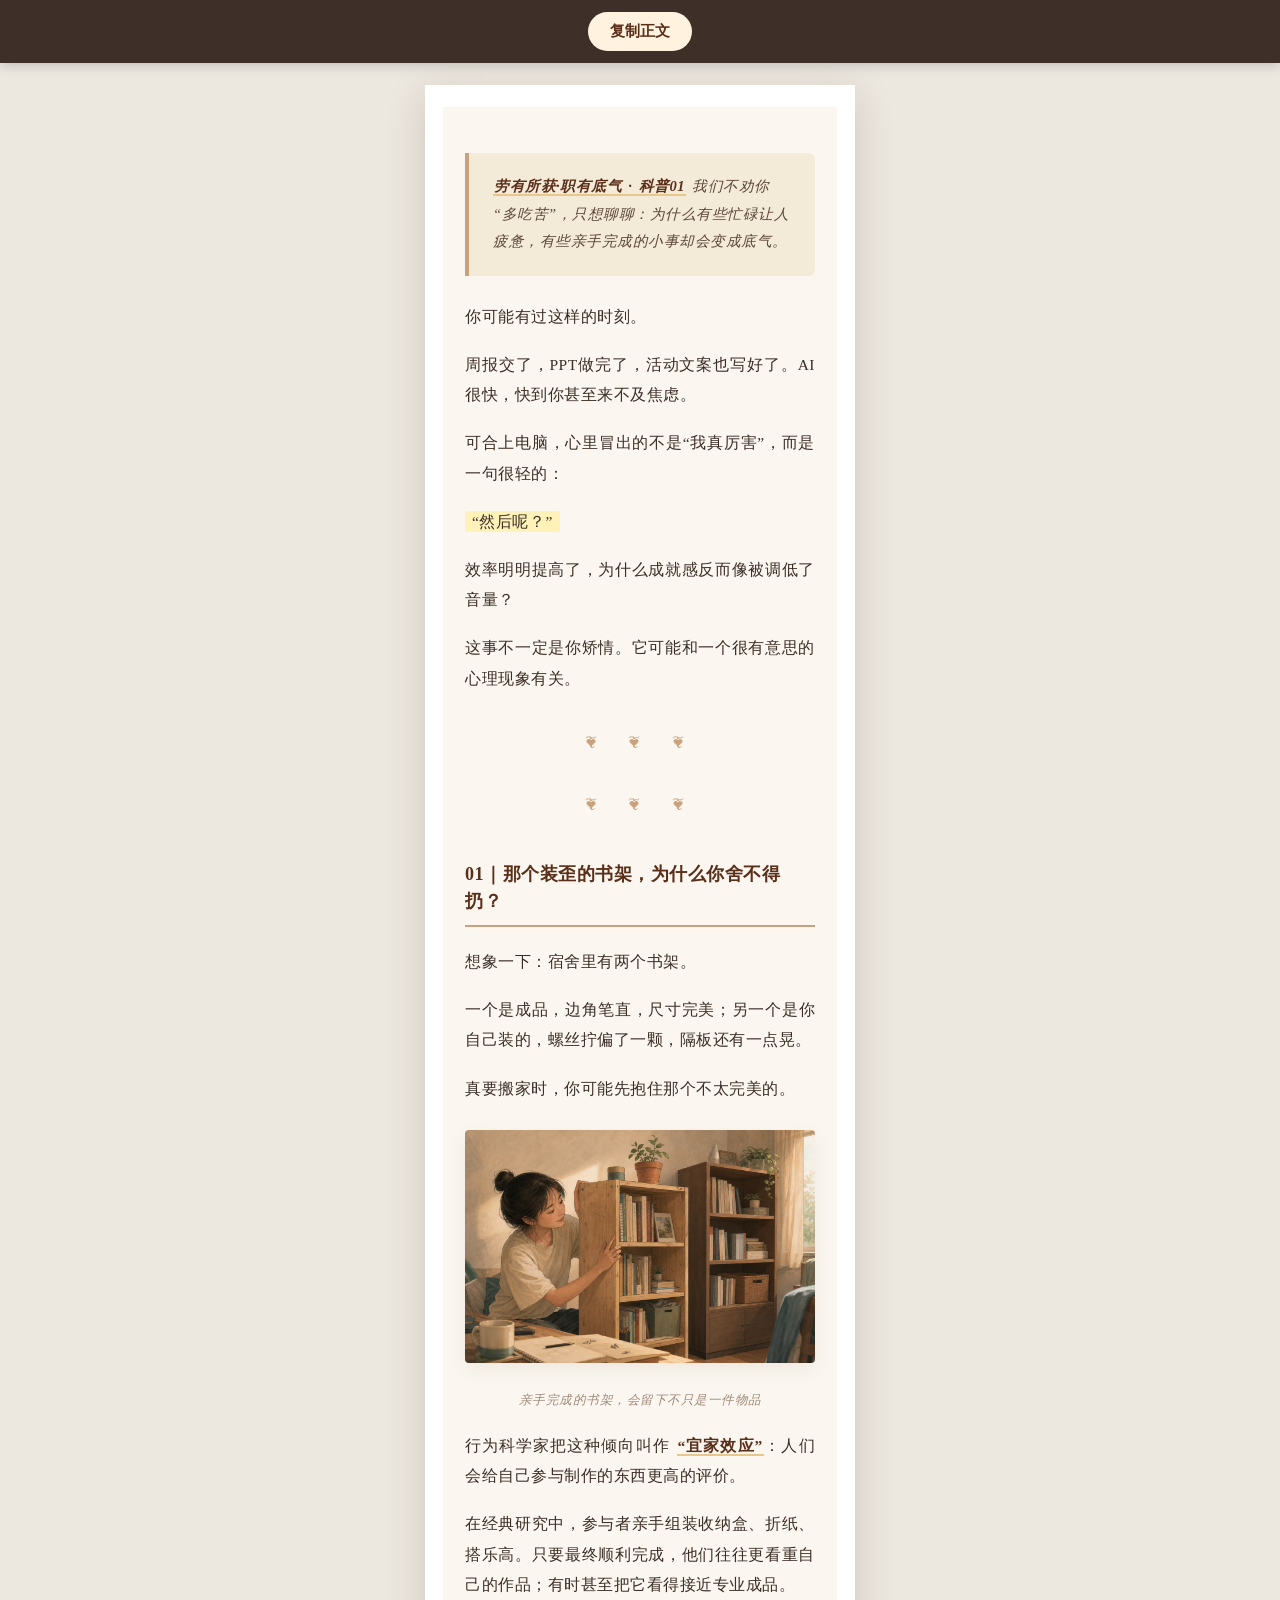
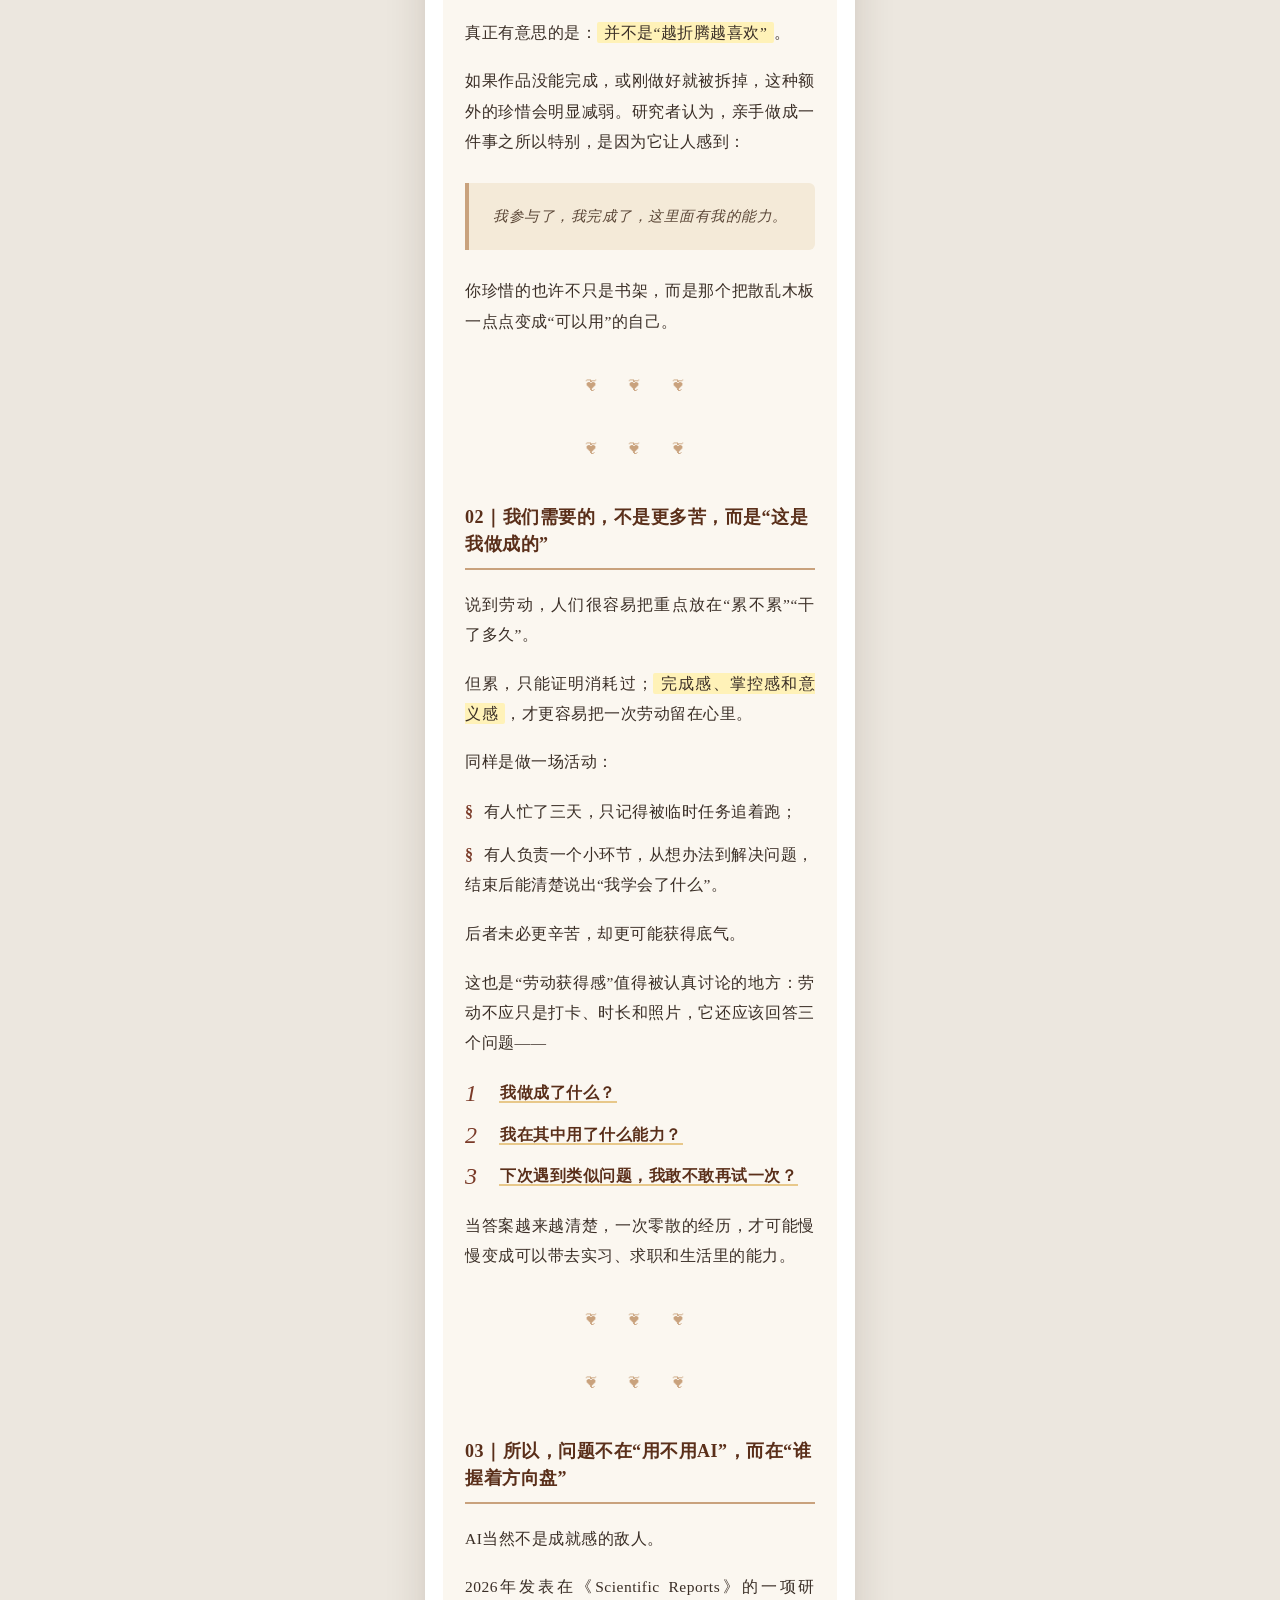
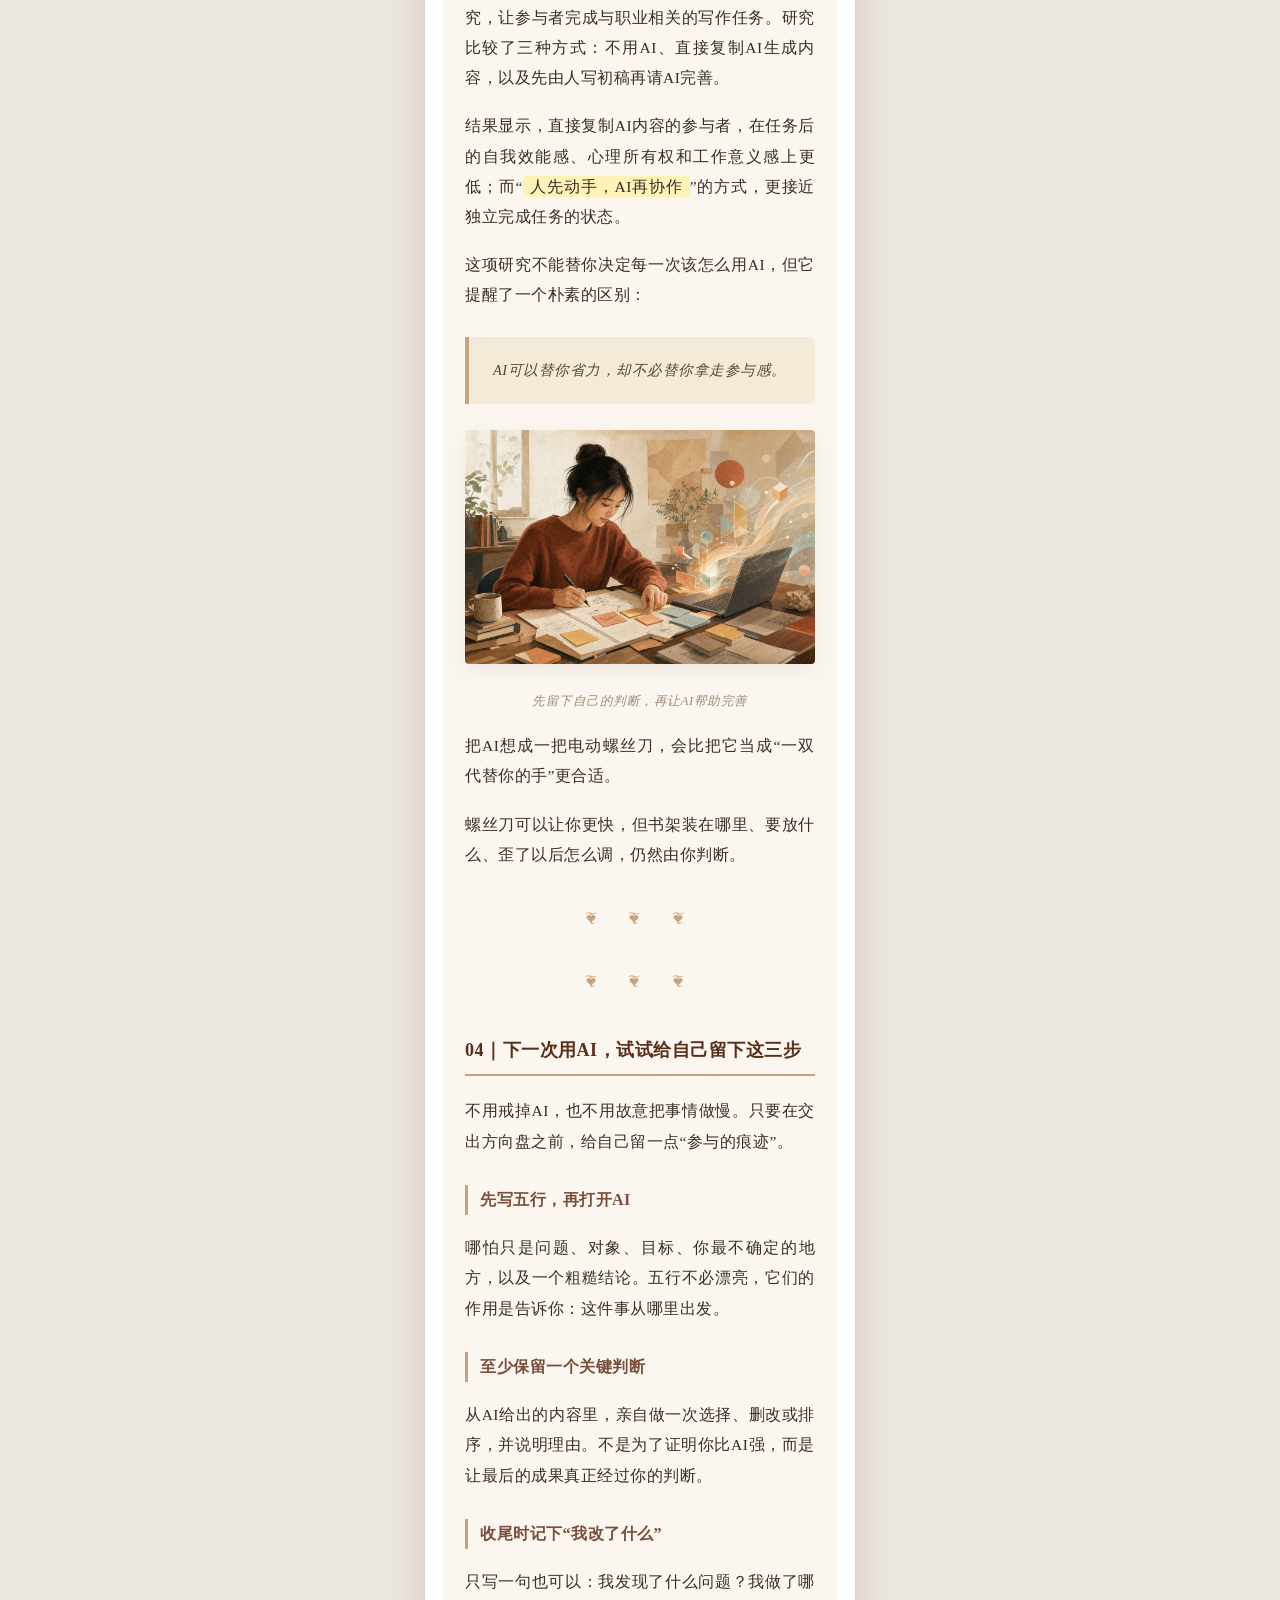
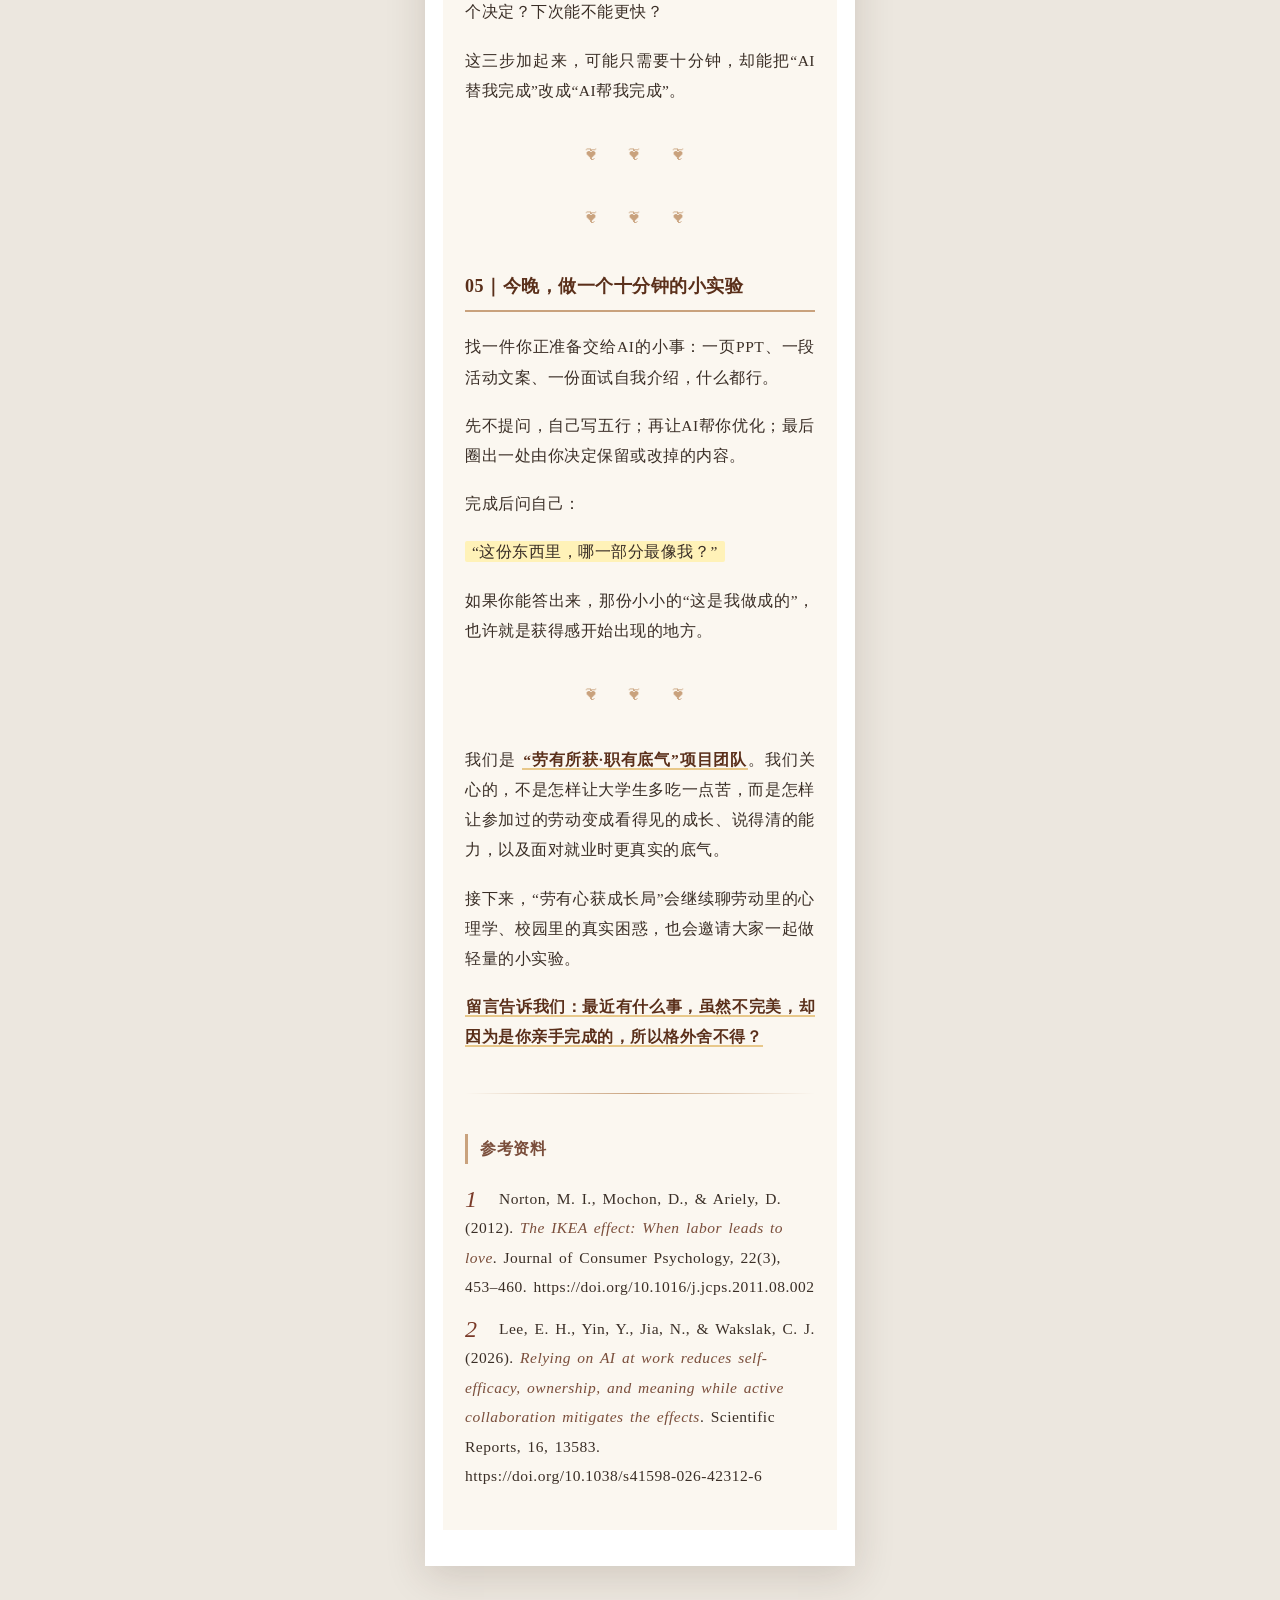
==== commit 79b07922: "Align site copy with guiding practice report" ====
--- a/site/articles/ai-achievement/index.html
+++ b/site/articles/ai-achievement/index.html
@@ -3,7 +3,7 @@
 <head>
 <meta charset="utf-8">
 <meta name="viewport" content="width=device-width,initial-scale=1">
-<title>公众号正文一键复制</title>
+<title>劳动获得感｜劳动成长科普</title>
 <style>
 *{box-sizing:border-box} body{margin:0;background:#ece7df;color:#35251e;font-family:-apple-system,BlinkMacSystemFont,'Segoe UI','Microsoft YaHei',sans-serif}
 .toolbar{position:sticky;top:0;z-index:5;display:flex;gap:12px;align-items:center;justify-content:center;padding:12px;background:rgba(52,37,29,.94);box-shadow:0 2px 12px rgba(0,0,0,.18)}
@@ -14,9 +14,9 @@
 </style>
 </head>
 <body>
-<div class="toolbar"><button id="copyBtn">复制公众号正文</button></div>
+<div class="toolbar"><button id="copyBtn">复制正文</button></div>
 <main class="phone"><article id="article"><section style="font-family: 'Noto Serif SC', 'Songti SC', 'Source Han Serif SC', 'PingFang SC', serif; font-size: 15.5px; color: #3a2e26; line-height: 1.9; letter-spacing: 0.5px; word-spacing: 2px; padding: 20px 22px; background: #fbf7f0;">
-<blockquote style="margin: 26px 0; padding: 20px 24px; background: #f4ead8; border-left: 4px solid #c9a27d; color: #5a4636; font-size: 14.5px; border-radius: 0 6px 6px 0; line-height: 1.9; font-style: italic;"><strong style="color: #5a2f1a; font-weight: 700; border-bottom: 2px solid #e8c88a; padding: 0 1px;">劳有意思 · 第01期</strong>  我们不劝你“多吃苦”，只想聊聊：为什么有些忙碌让人疲惫，有些亲手完成的小事却会变成底气。</blockquote>
+<blockquote style="margin: 26px 0; padding: 20px 24px; background: #f4ead8; border-left: 4px solid #c9a27d; color: #5a4636; font-size: 14.5px; border-radius: 0 6px 6px 0; line-height: 1.9; font-style: italic;"><strong style="color: #5a2f1a; font-weight: 700; border-bottom: 2px solid #e8c88a; padding: 0 1px;">劳有所获·职有底气 · 科普01</strong>  我们不劝你“多吃苦”，只想聊聊：为什么有些忙碌让人疲惫，有些亲手完成的小事却会变成底气。</blockquote>
 <p style="margin: 18px 0; text-indent: 0; text-align: justify; color: #3a2e26; line-height: 1.95;">你可能有过这样的时刻。</p>
 <p style="margin: 18px 0; text-indent: 0; text-align: justify; color: #3a2e26; line-height: 1.95;">周报交了，PPT做完了，活动文案也写好了。AI很快，快到你甚至来不及焦虑。</p>
 <p style="margin: 18px 0; text-indent: 0; text-align: justify; color: #3a2e26; line-height: 1.95;">可合上电脑，心里冒出的不是“我真厉害”，而是一句很轻的：</p>
@@ -84,7 +84,7 @@
 <p style="margin: 18px 0; text-indent: 0; text-align: justify; color: #3a2e26; line-height: 1.95;">如果你能答出来，那份小小的“这是我做成的”，也许就是获得感开始出现的地方。</p>
 <p style="text-align: center; color: #c9a27d; letter-spacing: 12px; font-size: 14px; margin: 36px 0; user-select: none;">❦  ❦  ❦</p>
 <p style="margin: 18px 0; text-indent: 0; text-align: justify; color: #3a2e26; line-height: 1.95;">我们是 <strong style="color: #5a2f1a; font-weight: 700; border-bottom: 2px solid #e8c88a; padding: 0 1px;">“劳有所获·职有底气”项目团队</strong>。我们关心的，不是怎样让大学生多吃一点苦，而是怎样让参加过的劳动变成看得见的成长、说得清的能力，以及面对就业时更真实的底气。</p>
-<p style="margin: 18px 0; text-indent: 0; text-align: justify; color: #3a2e26; line-height: 1.95;">接下来，“劳有意思”会继续聊劳动里的心理学、校园里的真实困惑，也会邀请大家一起做轻量的小实验。</p>
+<p style="margin: 18px 0; text-indent: 0; text-align: justify; color: #3a2e26; line-height: 1.95;">接下来，“劳有心获成长局”会继续聊劳动里的心理学、校园里的真实困惑，也会邀请大家一起做轻量的小实验。</p>
 <p style="margin: 18px 0; text-indent: 0; text-align: justify; color: #3a2e26; line-height: 1.95;"><strong style="color: #5a2f1a; font-weight: 700; border-bottom: 2px solid #e8c88a; padding: 0 1px;">留言告诉我们：最近有什么事，虽然不完美，却因为是你亲手完成的，所以格外舍不得？</strong></p>
 <hr style="border: none; height: 1px; background: linear-gradient(to right, transparent, #c9a27d, transparent); margin: 40px 0;"/>
 <h3 style="font-size: 16px; font-weight: 700; color: #7a4e3b; margin: 28px 0 12px; padding: 0 0 0 12px; border-left: 3px solid #c9a27d; letter-spacing: 0.5px;">参考资料</h3>
@@ -98,7 +98,7 @@
   const sel=window.getSelection();sel.removeAllRanges();sel.addRange(range);
   let ok=false;try{ok=document.execCommand('copy')}catch(e){ok=false}
   sel.removeAllRanges();btn.textContent=ok?'已复制正文':'请手动选择复制';
-  window.setTimeout(()=>{btn.textContent='复制公众号正文'},1800);
+  window.setTimeout(()=>{btn.textContent='复制正文'},1800);
 });
 </script>
 </body></html>
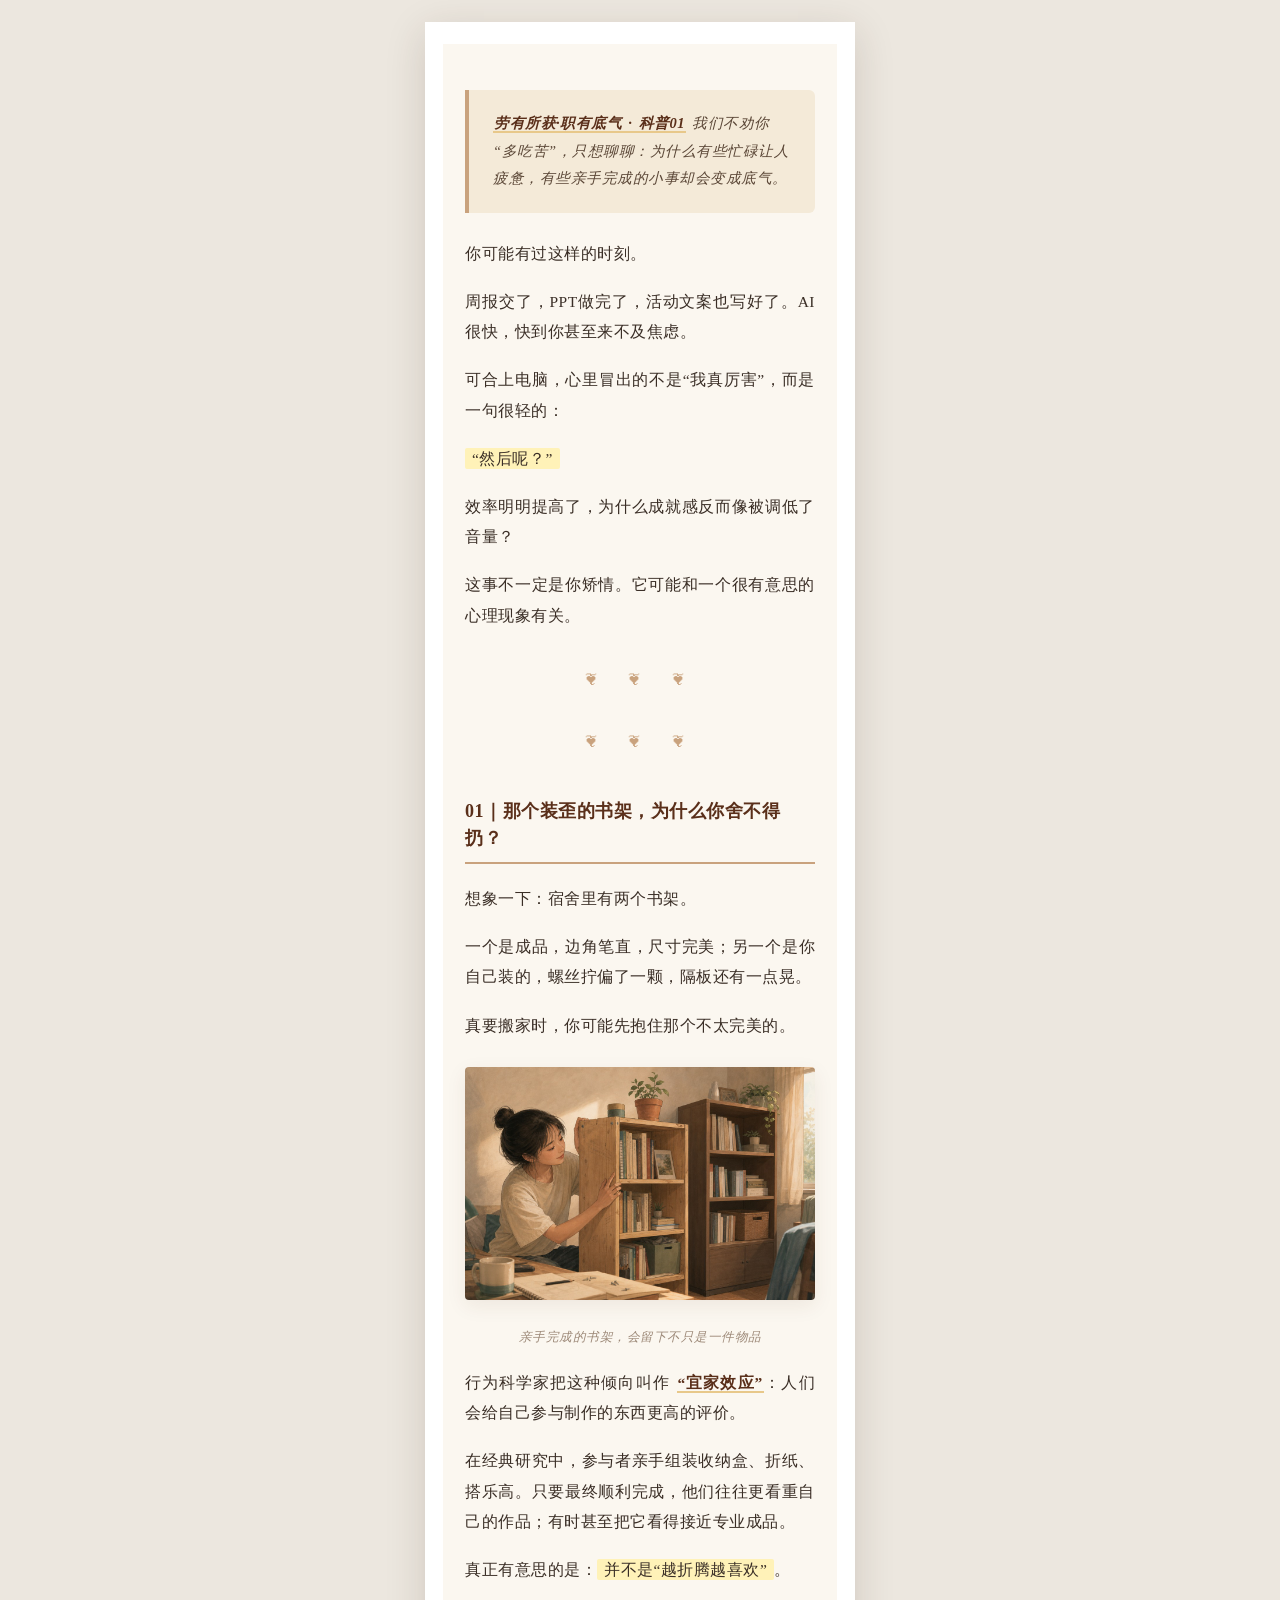
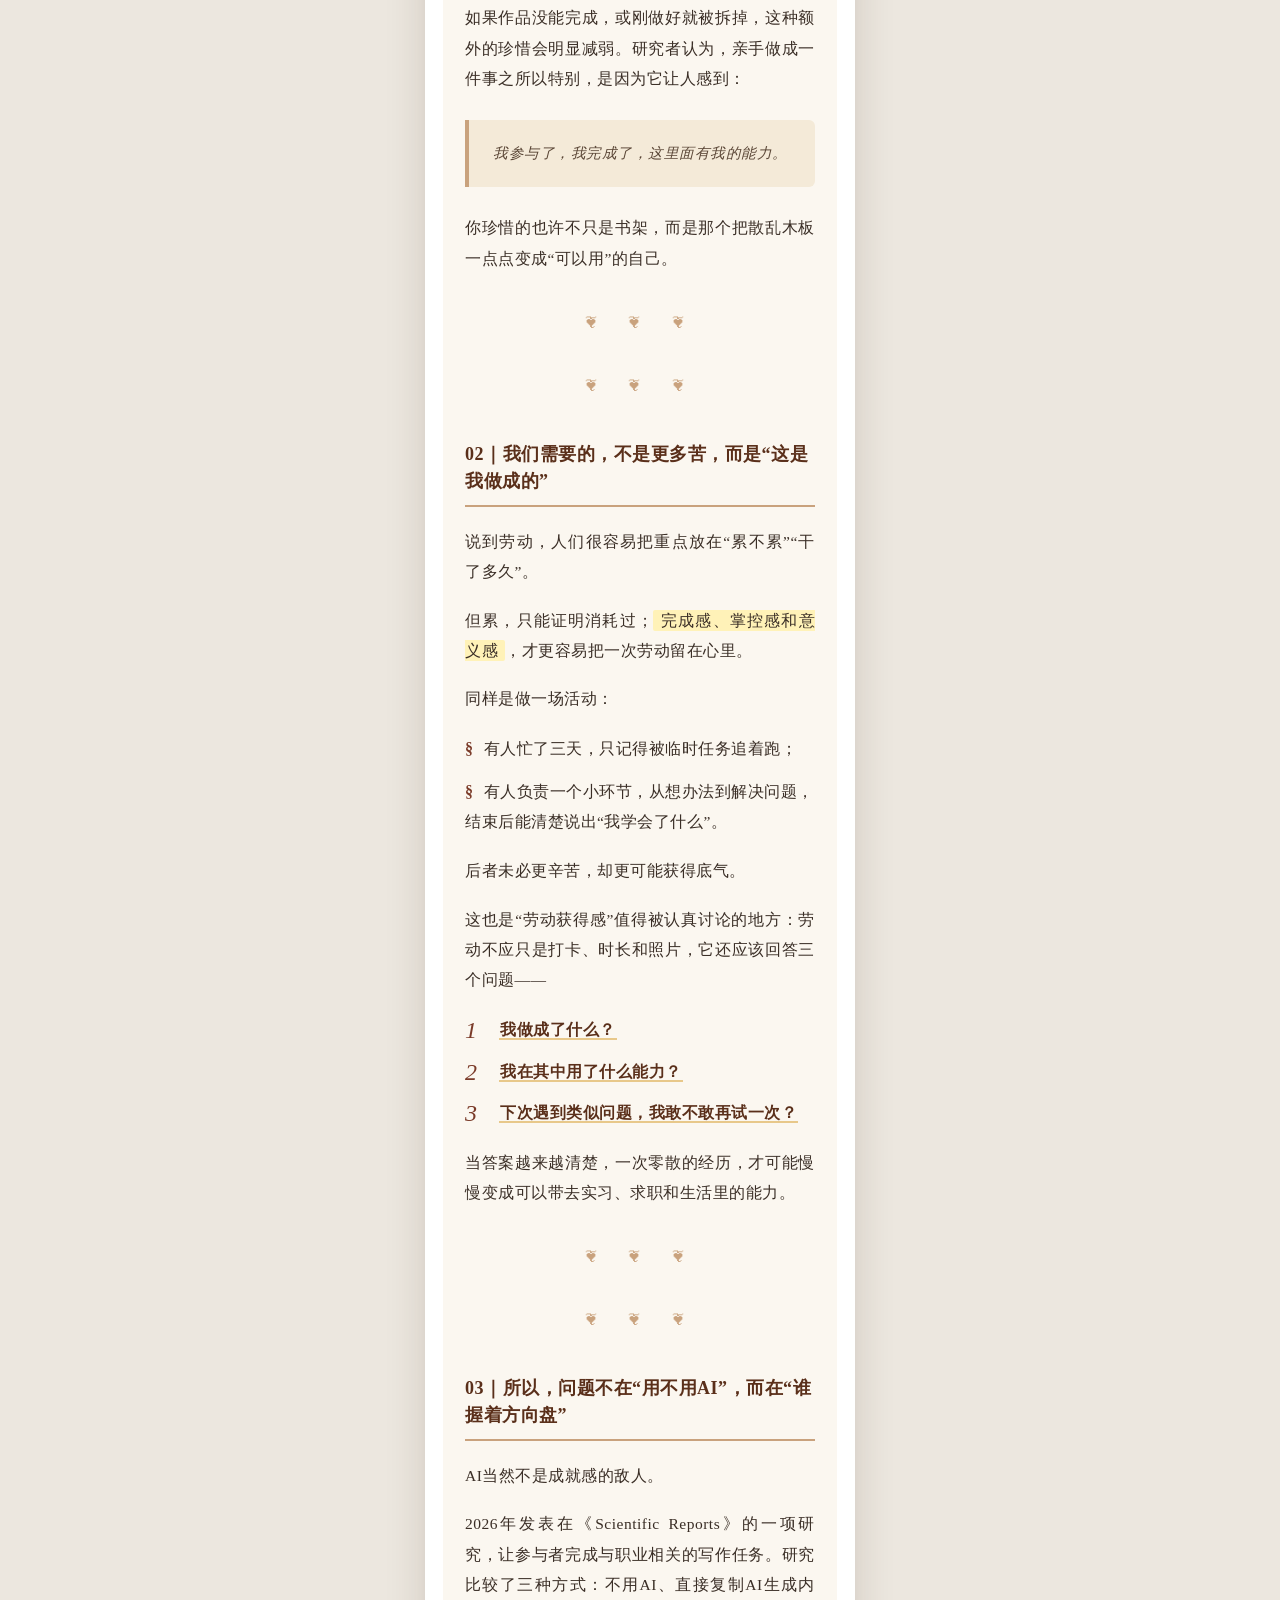
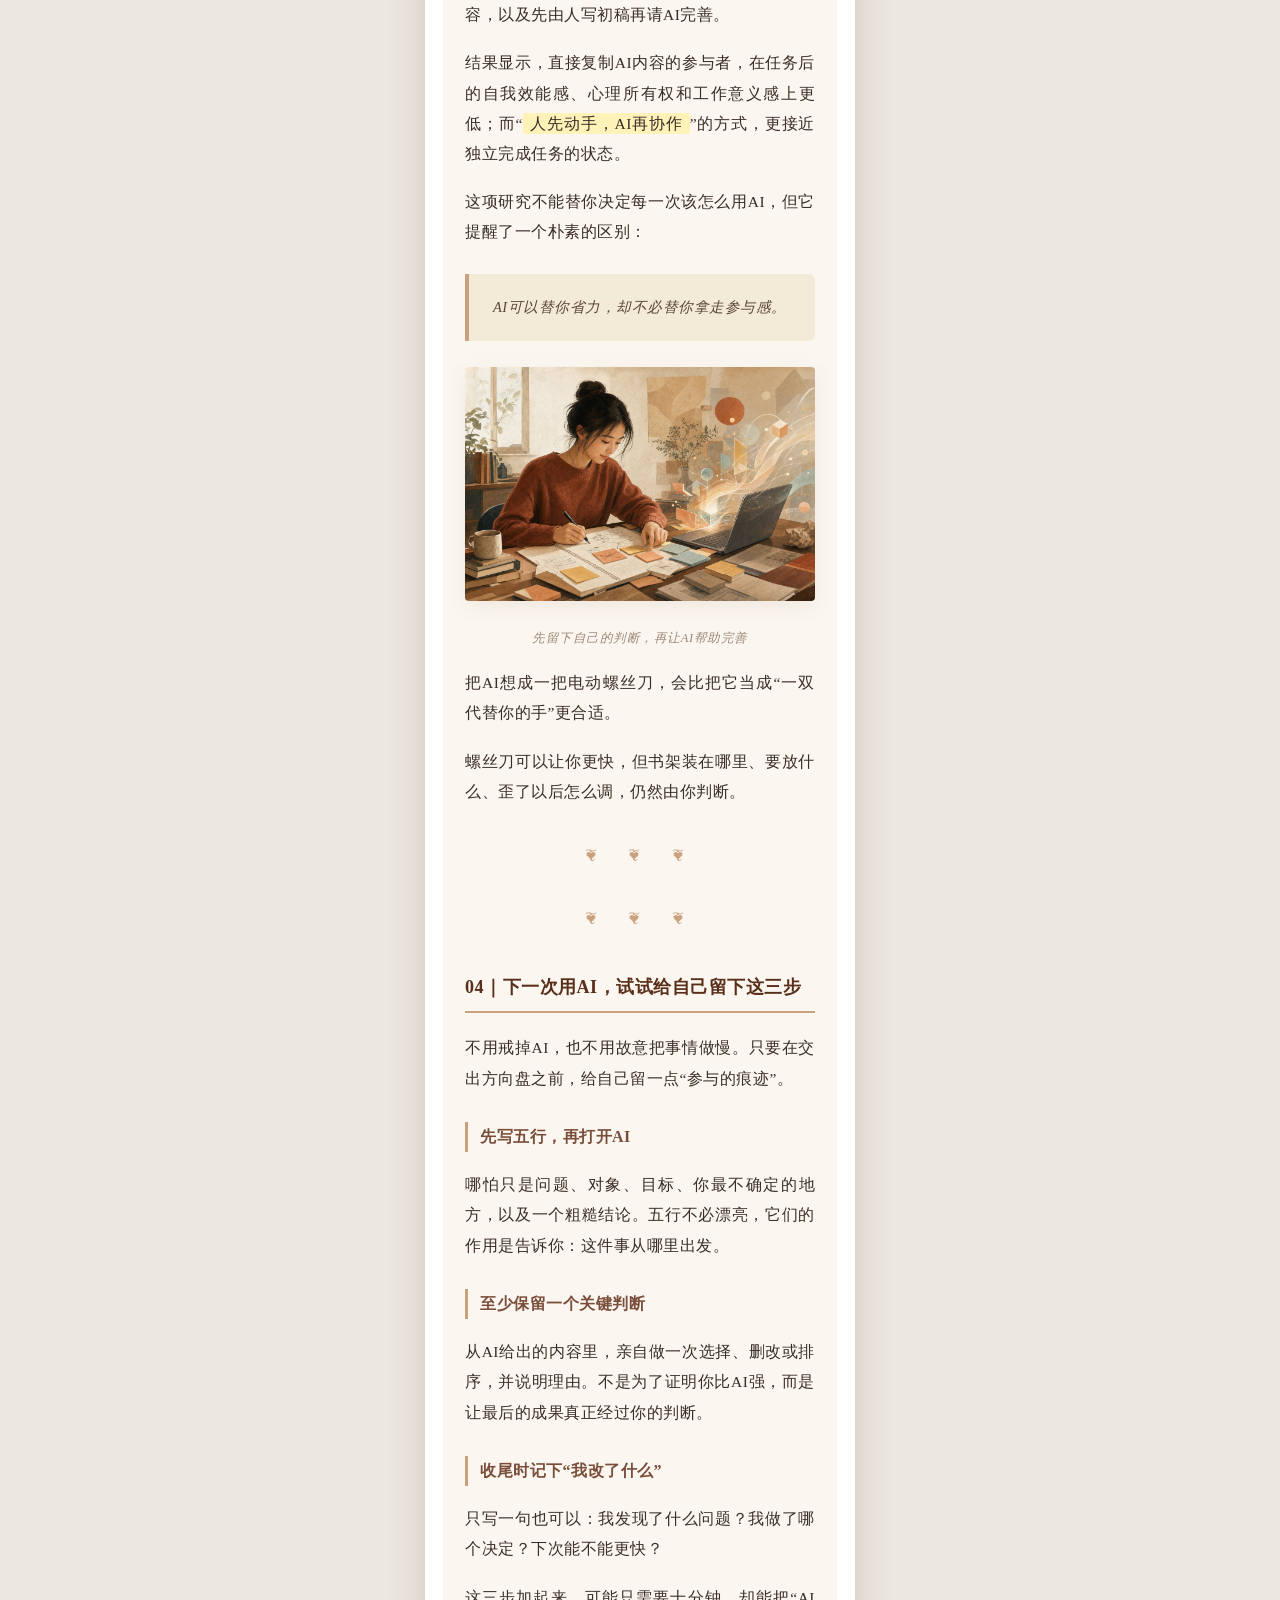
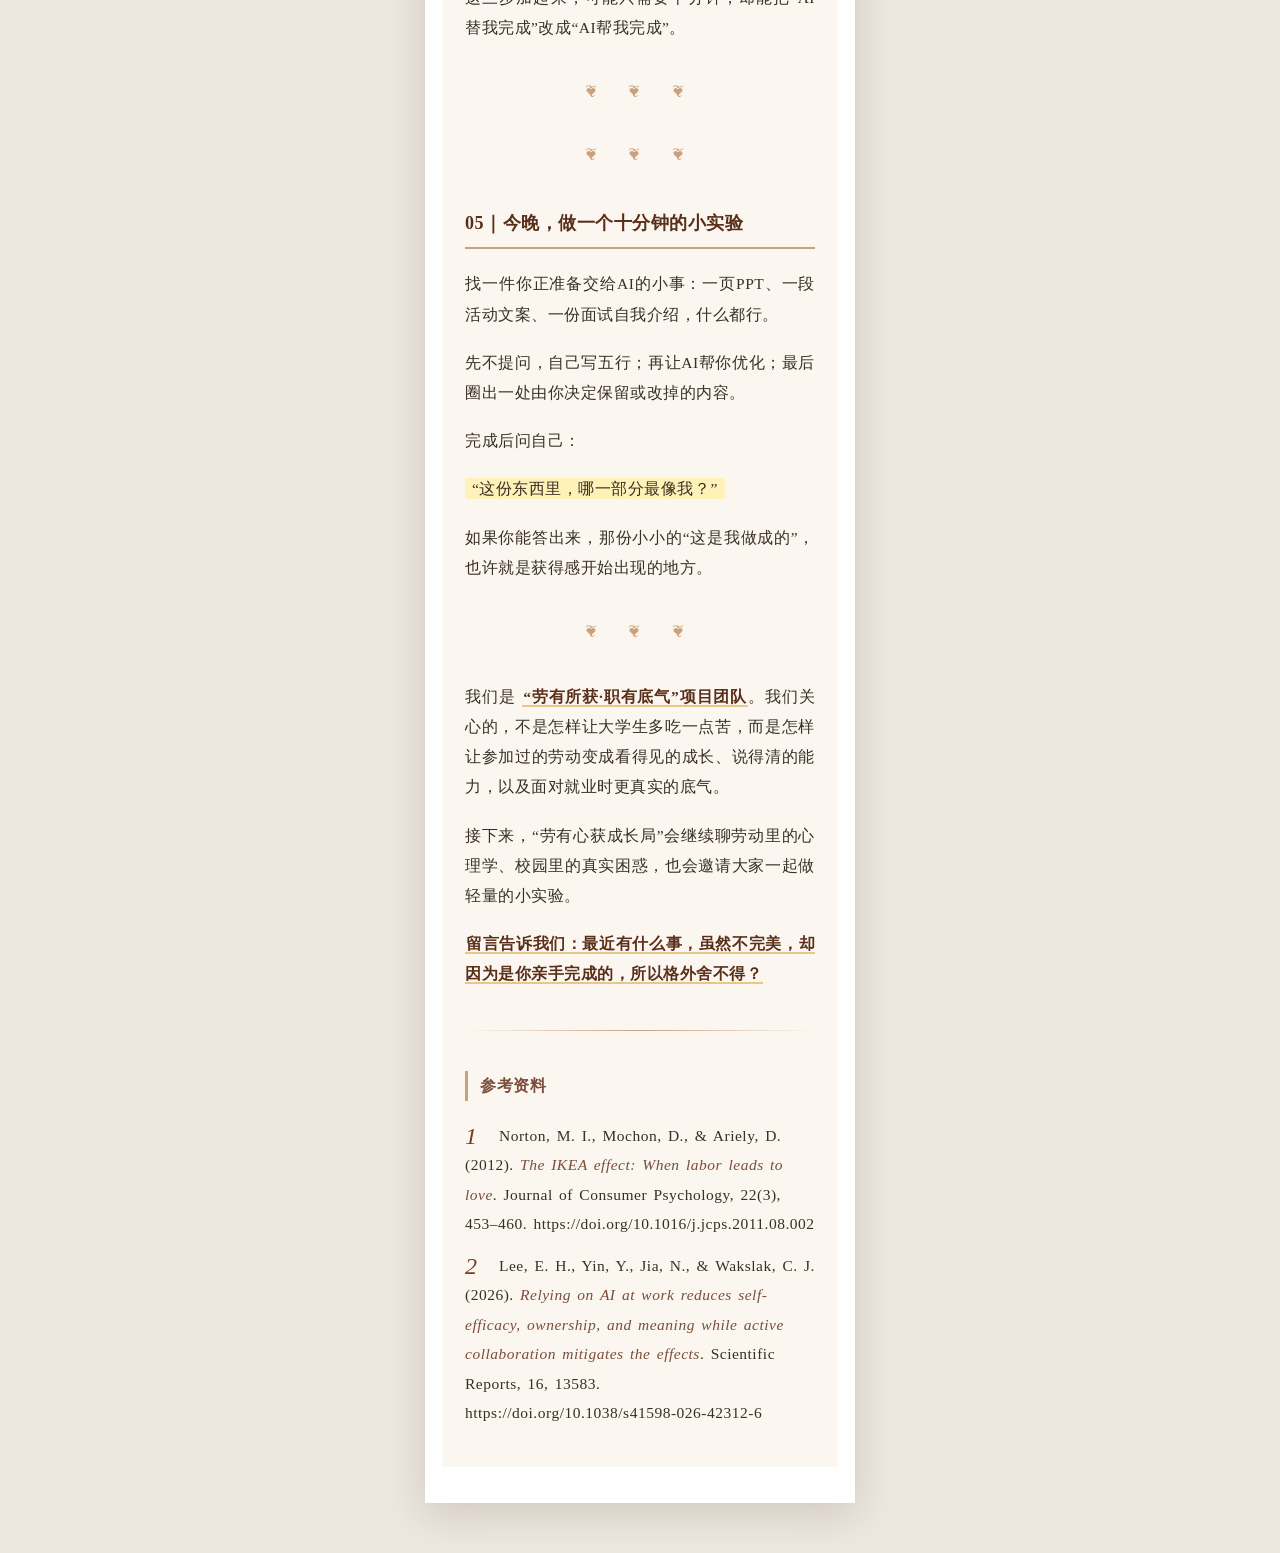
==== commit 3d37d38f: "remove-copy-toolbar" ====
--- a/site/articles/ai-achievement/index.html
+++ b/site/articles/ai-achievement/index.html
@@ -6,15 +6,11 @@
 <title>劳动获得感｜劳动成长科普</title>
 <style>
 *{box-sizing:border-box} body{margin:0;background:#ece7df;color:#35251e;font-family:-apple-system,BlinkMacSystemFont,'Segoe UI','Microsoft YaHei',sans-serif}
-.toolbar{position:sticky;top:0;z-index:5;display:flex;gap:12px;align-items:center;justify-content:center;padding:12px;background:rgba(52,37,29,.94);box-shadow:0 2px 12px rgba(0,0,0,.18)}
-.toolbar button{appearance:none;border:0;border-radius:999px;background:#fff3df;color:#5a2f1a;font-size:15px;font-weight:700;padding:10px 22px;cursor:pointer}
-.toolbar span{color:#f5e9d8;font-size:13px}
 .phone{width:min(100%,430px);margin:22px auto 50px;background:#fff;box-shadow:0 10px 38px rgba(64,38,24,.16);padding:22px 18px 36px}
-@media(max-width:520px){.toolbar{align-items:stretch;flex-direction:column;padding:10px 16px}.toolbar span{text-align:center}.phone{margin:0 auto;box-shadow:none;padding:20px 16px}}
+@media(max-width:520px){.phone{margin:0 auto;box-shadow:none;padding:20px 16px}}
 </style>
 </head>
 <body>
-<div class="toolbar"><button id="copyBtn">复制正文</button></div>
 <main class="phone"><article id="article"><section style="font-family: 'Noto Serif SC', 'Songti SC', 'Source Han Serif SC', 'PingFang SC', serif; font-size: 15.5px; color: #3a2e26; line-height: 1.9; letter-spacing: 0.5px; word-spacing: 2px; padding: 20px 22px; background: #fbf7f0;">
 <blockquote style="margin: 26px 0; padding: 20px 24px; background: #f4ead8; border-left: 4px solid #c9a27d; color: #5a4636; font-size: 14.5px; border-radius: 0 6px 6px 0; line-height: 1.9; font-style: italic;"><strong style="color: #5a2f1a; font-weight: 700; border-bottom: 2px solid #e8c88a; padding: 0 1px;">劳有所获·职有底气 · 科普01</strong>  我们不劝你“多吃苦”，只想聊聊：为什么有些忙碌让人疲惫，有些亲手完成的小事却会变成底气。</blockquote>
 <p style="margin: 18px 0; text-indent: 0; text-align: justify; color: #3a2e26; line-height: 1.95;">你可能有过这样的时刻。</p>
@@ -91,14 +87,4 @@
 <ol style="margin: 20px 0; padding-left: 0; list-style: none; counter-reset: list;"><li style="margin: 12px 0; line-height: 1.9; color: #3a2e26; font-weight: 400;"><span style="display: inline-block; color: #7a3a28; font-family: 'Georgia','Times New Roman',serif; font-weight: 400; font-size: 24px; font-style: italic; margin-right: 10px; min-width: 24px; line-height: 1; vertical-align: -3px;">1</span>Norton, M. I., Mochon, D., &amp; Ariely, D. (2012). <em style="font-style: italic; color: #7a4e3b;">The IKEA effect: When labor leads to love</em>. Journal of Consumer Psychology, 22(3), 453–460. https://doi.org/10.1016/j.jcps.2011.08.002</li>
 <li style="margin: 12px 0; line-height: 1.9; color: #3a2e26; font-weight: 400;"><span style="display: inline-block; color: #7a3a28; font-family: 'Georgia','Times New Roman',serif; font-weight: 400; font-size: 24px; font-style: italic; margin-right: 10px; min-width: 24px; line-height: 1; vertical-align: -3px;">2</span>Lee, E. H., Yin, Y., Jia, N., &amp; Wakslak, C. J. (2026). <em style="font-style: italic; color: #7a4e3b;">Relying on AI at work reduces self-efficacy, ownership, and meaning while active collaboration mitigates the effects</em>. Scientific Reports, 16, 13583. https://doi.org/10.1038/s41598-026-42312-6</li></ol>
 </section></article></main>
-<script>
-const btn=document.getElementById('copyBtn'),article=document.getElementById('article');
-btn.addEventListener('click',()=>{
-  const range=document.createRange();range.selectNodeContents(article);
-  const sel=window.getSelection();sel.removeAllRanges();sel.addRange(range);
-  let ok=false;try{ok=document.execCommand('copy')}catch(e){ok=false}
-  sel.removeAllRanges();btn.textContent=ok?'已复制正文':'请手动选择复制';
-  window.setTimeout(()=>{btn.textContent='复制正文'},1800);
-});
-</script>
 </body></html>
